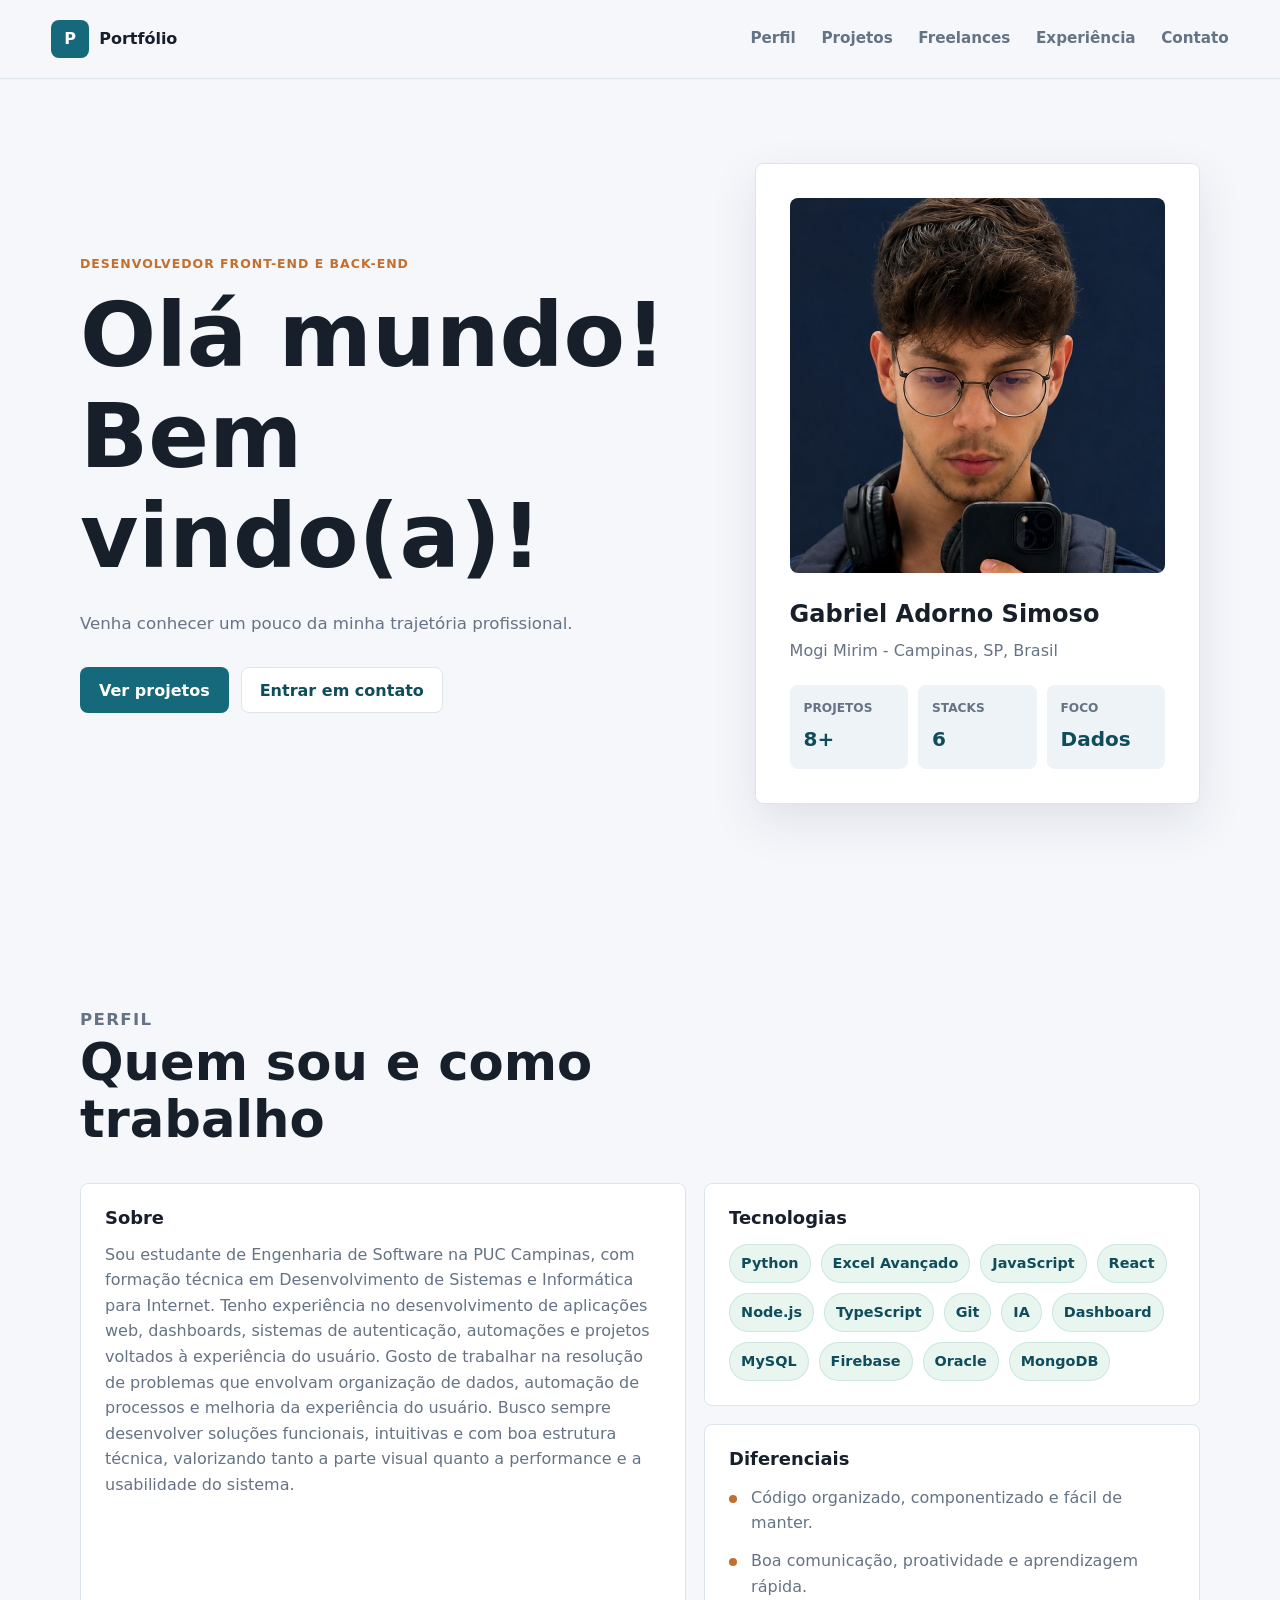
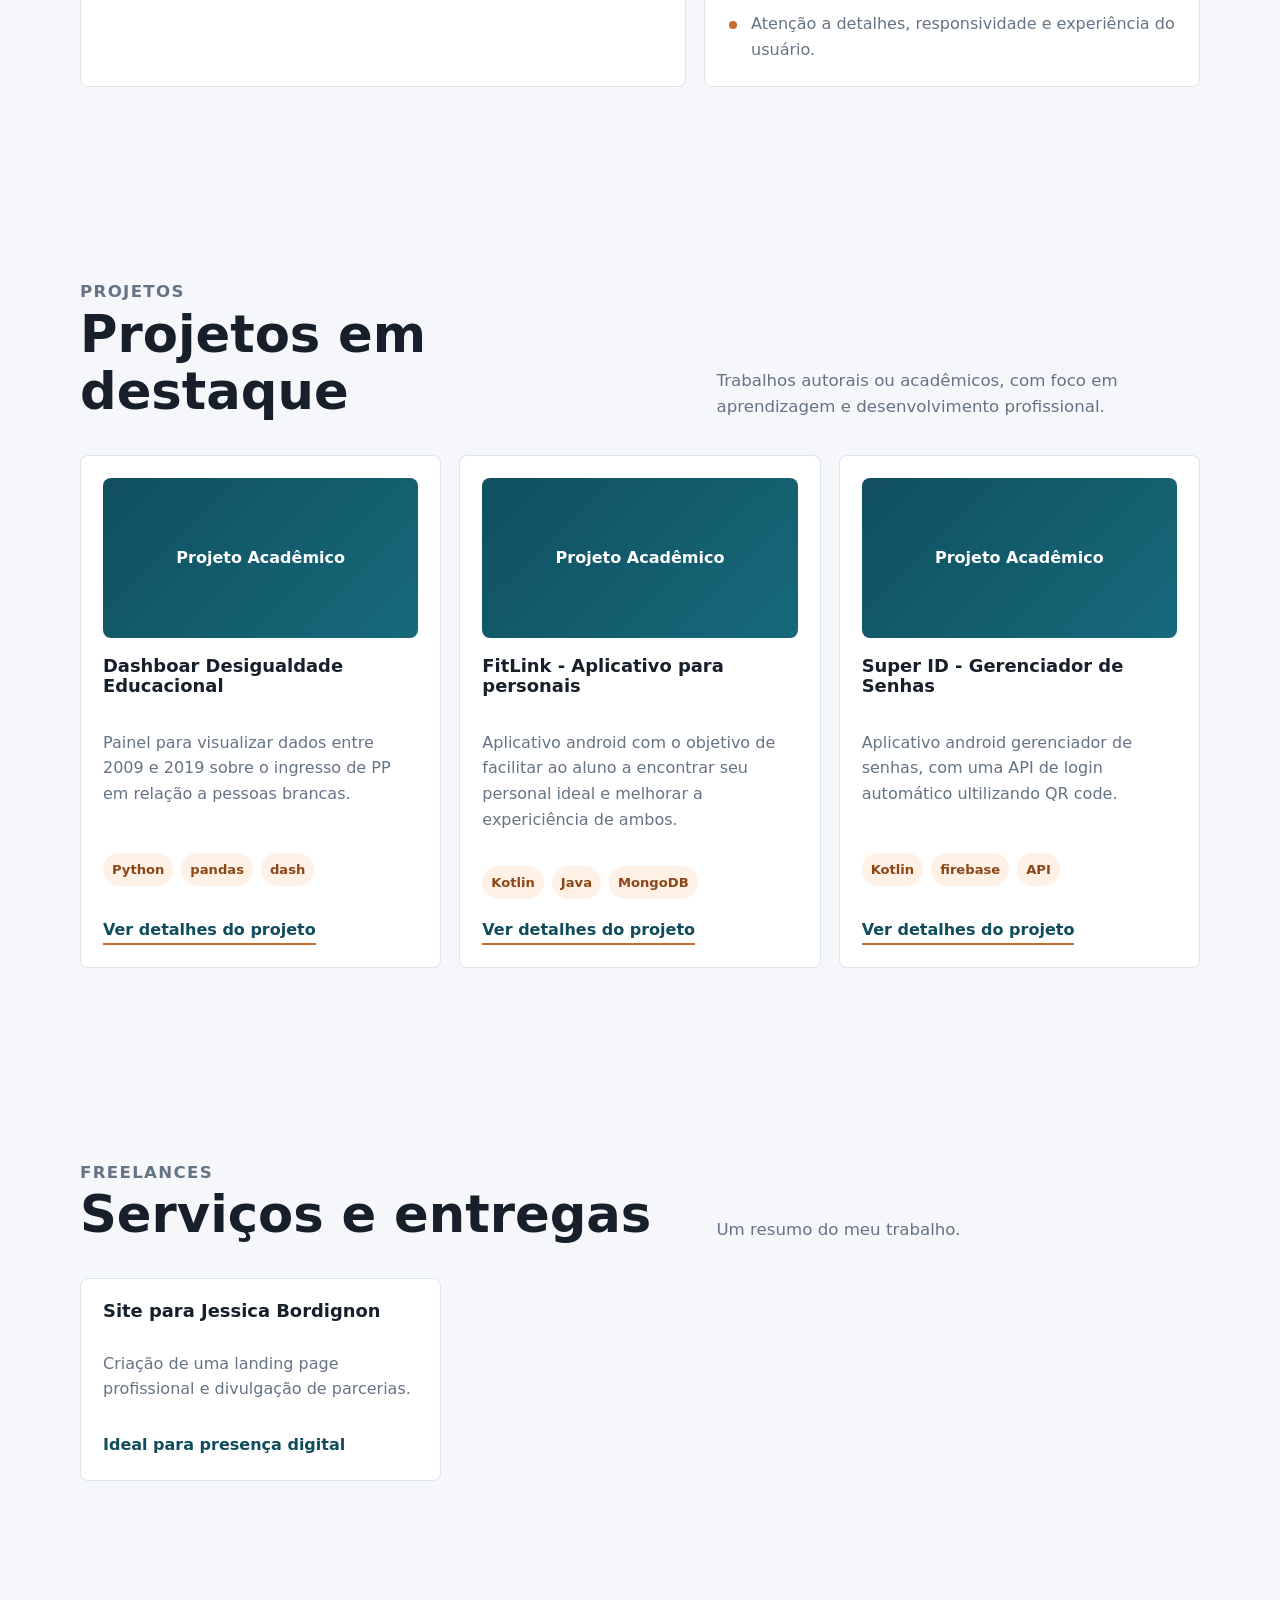
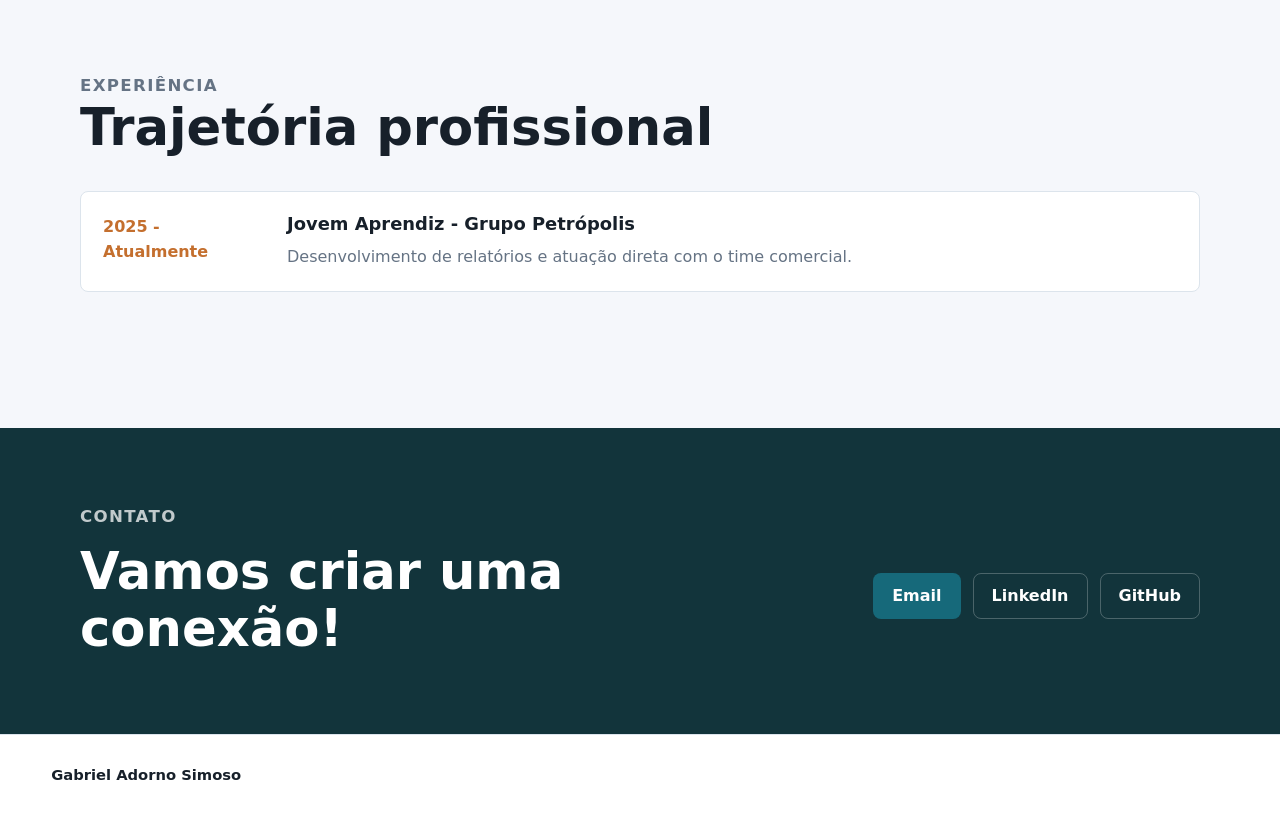
==== index.html @ aca45c9f "portifólio atualizado" ====
<!doctype html>
<html lang="pt-BR">
  <head>
    <meta charset="UTF-8" />
    <meta name="viewport" content="width=device-width, initial-scale=1.0" />
    <title>Portfólio | Desenvolvedor</title>
    <link rel="stylesheet" href="assets/css/styles.css" />
  </head>
  <body>
    <header class="site-header">
      <a class="brand" href="#inicio" aria-label="Ir para o início">
        <span class="brand-mark">P</span>
        <span class="brand-text">Portfólio</span>
      </a>

      <nav class="main-nav" aria-label="Navegação principal">
        <a href="#perfil">Perfil</a>
        <a href="#projetos">Projetos</a>
        <a href="#freelances">Freelances</a>
        <a href="#experiencia">Experiência</a>
        <a href="#contato">Contato</a>
      </nav>
    </header>

    <main id="inicio">
      <section class="hero section-shell" aria-labelledby="hero-title">
        <div class="hero-content">
          <p class="eyebrow" id="profile-role">Desenvolvedor</p>
          <h1 id="hero-title">Portfólio profissional para seus projetos.</h1>
          <p class="hero-copy" id="profile-summary">
            Uma apresentação objetiva dos trabalhos, habilidades e resultados
            que você quer mostrar.
          </p>

          <div class="hero-actions">
            <a class="button button-primary" href="#projetos">Ver projetos</a>
            <a class="button button-secondary" href="#contato">Entrar em contato</a>
          </div>
        </div>

        <aside class="profile-panel" aria-label="Resumo do perfil">
          <img
            class="profile-photo"
            id="profile-photo"
            src="assets/img/profile-placeholder.svg"
            alt="Foto profissional do perfil"
          />
          <div>
            <p class="profile-name" id="profile-name"></p>
            <p class="profile-location" id="profile-location"></p>
          </div>
          <dl class="profile-stats" id="profile-stats"></dl>
        </aside>
      </section>

      <section class="section-shell profile-section" id="perfil" aria-labelledby="perfil-title">
        <div class="section-heading">
          <p class="eyebrow">Perfil</p>
          <h2 id="perfil-title">Quem sou e como trabalho</h2>
        </div>

        <div class="profile-grid">
          <article class="content-block">
            <h3>Sobre</h3>
            <p id="about-text"></p>
          </article>

          <article class="content-block">
            <h3>Tecnologias</h3>
            <div class="tag-list" id="tech-list"></div>
          </article>

          <article class="content-block">
            <h3>Diferenciais</h3>
            <ul class="check-list" id="strengths-list"></ul>
          </article>
        </div>
      </section>

      <section class="section-shell" id="projetos" aria-labelledby="projetos-title">
        <div class="section-heading split-heading">
          <div>
            <p class="eyebrow">Projetos</p>
            <h2 id="projetos-title">Projetos em destaque</h2>
          </div>
          <p>
            Trabalhos autorais ou acadêmicos, com foco em aprendizagem e desenvolvimento profissional.
          </p>
        </div>

        <div class="card-grid" id="projects-grid"></div>
      </section>

      <section class="section-shell" id="freelances" aria-labelledby="freelances-title">
        <div class="section-heading split-heading">
          <div>
            <p class="eyebrow">Freelances</p>
            <h2 id="freelances-title">Serviços e entregas</h2>
          </div>
          <p>
            Um resumo do meu trabalho.
          </p>
        </div>

        <div class="service-grid" id="freelance-grid"></div>
      </section>

      <section class="section-shell experience-section" id="experiencia" aria-labelledby="experiencia-title">
        <div class="section-heading">
          <p class="eyebrow">Experiência</p>
          <h2 id="experiencia-title">Trajetória profissional</h2>
        </div>

        <div class="timeline" id="timeline-list"></div>
      </section>

      <section class="contact-band" id="contato" aria-labelledby="contato-title">
        <div class="section-shell contact-content">
          <div>
            <p class="eyebrow">Contato</p>
            <h2 id="contato-title">Vamos criar uma conexão!</h2>
          </div>
          <div class="contact-actions" id="contact-links"></div>
        </div>
      </section>
    </main>

    <footer class="site-footer">
      <span id="footer-name">Portfólio</span>
    </footer>

    <script src="assets/js/data.js"></script>
    <script src="assets/js/main.js"></script>
  </body>
</html>
---- assets/css/styles.css ----
:root {
  --bg: #f5f7fb;
  --surface: #ffffff;
  --surface-muted: #eef3f8;
  --text: #17202a;
  --muted: #657384;
  --line: #dce4ec;
  --primary: #16697a;
  --primary-dark: #0f4c5c;
  --accent: #c46f2e;
  --accent-soft: #fff1e6;
  --success-soft: #e8f6ef;
  --radius: 8px;
  --shadow: 0 18px 48px rgba(25, 42, 62, 0.1);
  --max-width: 1120px;
  --header-height: 76px;
}

* {
  box-sizing: border-box;
}

html {
  scroll-behavior: smooth;
}

body {
  margin: 0;
  background: var(--bg);
  color: var(--text);
  font-family:
    Inter, ui-sans-serif, system-ui, -apple-system, BlinkMacSystemFont, "Segoe UI",
    sans-serif;
  line-height: 1.6;
}

a {
  color: inherit;
  text-decoration: none;
}

img {
  display: block;
  max-width: 100%;
}

.site-header {
  position: sticky;
  top: 0;
  z-index: 10;
  min-height: var(--header-height);
  display: flex;
  align-items: center;
  justify-content: space-between;
  gap: 24px;
  padding: 18px clamp(20px, 4vw, 56px);
  background: rgba(245, 247, 251, 0.92);
  border-bottom: 1px solid rgba(220, 228, 236, 0.86);
  backdrop-filter: blur(18px);
}

.brand {
  display: inline-flex;
  align-items: center;
  gap: 10px;
  font-weight: 800;
  letter-spacing: 0;
}

.brand-mark {
  width: 38px;
  height: 38px;
  display: inline-grid;
  place-items: center;
  color: #ffffff;
  background: var(--primary);
  border-radius: var(--radius);
}

.brand-text {
  font-size: 1rem;
}

.main-nav {
  display: flex;
  align-items: center;
  justify-content: flex-end;
  gap: clamp(12px, 2vw, 28px);
  color: var(--muted);
  font-size: 0.95rem;
  font-weight: 650;
}

.main-nav a {
  padding: 8px 0;
  border-bottom: 2px solid transparent;
}

.main-nav a:hover,
.main-nav a:focus-visible {
  color: var(--primary-dark);
  border-color: var(--accent);
  outline: none;
}

.section-shell {
  width: min(100% - 40px, var(--max-width));
  margin: 0 auto;
}

.hero {
  min-height: calc(100vh - var(--header-height));
  display: grid;
  grid-template-columns: minmax(0, 1.15fr) minmax(320px, 0.85fr);
  align-items: center;
  gap: clamp(32px, 6vw, 72px);
  padding: 56px 0 72px;
}

.hero-content {
  max-width: 720px;
}

.eyebrow {
  margin: 0 0 12px;
  color: var(--accent);
  font-size: 0.78rem;
  font-weight: 800;
  letter-spacing: 0.08em;
  text-transform: uppercase;
}

h1,
h2,
h3,
p {
  overflow-wrap: anywhere;
}

h1,
h2,
h3 {
  margin: 0;
  line-height: 1.12;
  letter-spacing: 0;
}

h1 {
  max-width: 12ch;
  font-size: clamp(2.6rem, 7vw, 5.9rem);
}

h2 {
  font-size: clamp(2rem, 4vw, 3.25rem);
}

h3 {
  font-size: 1.12rem;
}

.hero-copy,
.section-heading p,
.contact-content p {
  color: var(--muted);
  font-size: 1.04rem;
}

.hero-copy {
  max-width: 620px;
  margin: 24px 0 0;
}

.hero-actions,
.contact-actions {
  display: flex;
  flex-wrap: wrap;
  gap: 12px;
  margin-top: 30px;
}

.button {
  min-height: 46px;
  display: inline-flex;
  align-items: center;
  justify-content: center;
  padding: 12px 18px;
  border: 1px solid transparent;
  border-radius: var(--radius);
  font-weight: 800;
  line-height: 1.2;
  transition:
    transform 180ms ease,
    border-color 180ms ease,
    background 180ms ease;
}

.button:hover,
.button:focus-visible {
  transform: translateY(-1px);
  outline: none;
}

.button-primary {
  color: #ffffff;
  background: var(--primary);
}

.button-primary:hover,
.button-primary:focus-visible {
  background: var(--primary-dark);
}

.button-secondary {
  color: var(--primary-dark);
  background: var(--surface);
  border-color: var(--line);
}

.button-secondary:hover,
.button-secondary:focus-visible {
  border-color: var(--primary);
}

.text-link {
  width: fit-content;
  margin-top: auto;
  color: var(--primary-dark);
  font-weight: 850;
  border-bottom: 2px solid var(--accent);
}

.text-link:hover,
.text-link:focus-visible {
  color: var(--accent);
  outline: none;
}

.profile-panel {
  display: grid;
  gap: 22px;
  padding: clamp(22px, 4vw, 34px);
  background: var(--surface);
  border: 1px solid var(--line);
  border-radius: var(--radius);
  box-shadow: var(--shadow);
}

.profile-photo {
  width: 100%;
  aspect-ratio: 1 / 1;
  object-fit: cover;
  border-radius: var(--radius);
  background: var(--surface-muted);
}

.profile-name {
  margin: 0;
  font-size: 1.5rem;
  font-weight: 850;
}

.profile-location {
  margin: 4px 0 0;
  color: var(--muted);
}

.profile-stats {
  display: grid;
  grid-template-columns: repeat(3, 1fr);
  gap: 10px;
  margin: 0;
}

.profile-stats div {
  padding: 14px;
  background: var(--surface-muted);
  border-radius: var(--radius);
}

.profile-stats dt {
  color: var(--muted);
  font-size: 0.76rem;
  font-weight: 750;
  text-transform: uppercase;
}

.profile-stats dd {
  margin: 4px 0 0;
  color: var(--primary-dark);
  font-size: 1.25rem;
  font-weight: 850;
}

.profile-section,
.experience-section,
#projetos,
#freelances {
  padding: 88px 0;
}

.section-heading {
  max-width: 760px;
  margin-bottom: 34px;
}

.section-heading p {
  margin: 16px 0 0;
}

.split-heading {
  max-width: none;
  display: grid;
  grid-template-columns: minmax(0, 0.9fr) minmax(260px, 0.72fr);
  align-items: end;
  gap: 32px;
}

.profile-grid {
  display: grid;
  grid-template-columns: minmax(0, 1.1fr) minmax(260px, 0.9fr);
  gap: 18px;
}

.content-block {
  padding: 24px;
  background: var(--surface);
  border: 1px solid var(--line);
  border-radius: var(--radius);
}

.content-block:first-child {
  grid-row: span 2;
}

.content-block p {
  margin: 14px 0 0;
  color: var(--muted);
}

.tag-list {
  display: flex;
  flex-wrap: wrap;
  gap: 10px;
  margin-top: 16px;
}

.tag {
  display: inline-flex;
  align-items: center;
  min-height: 34px;
  padding: 7px 11px;
  color: var(--primary-dark);
  background: var(--success-soft);
  border: 1px solid rgba(22, 105, 122, 0.12);
  border-radius: 999px;
  font-size: 0.9rem;
  font-weight: 750;
}

.check-list {
  display: grid;
  gap: 12px;
  margin: 16px 0 0;
  padding: 0;
  list-style: none;
}

.check-list li {
  position: relative;
  padding-left: 22px;
  color: var(--muted);
}

.check-list li::before {
  content: "";
  position: absolute;
  left: 0;
  top: 0.63em;
  width: 8px;
  height: 8px;
  background: var(--accent);
  border-radius: 50%;
}

.card-grid,
.service-grid {
  display: grid;
  grid-template-columns: repeat(3, minmax(0, 1fr));
  gap: 18px;
}

.project-card,
.service-card {
  min-height: 100%;
  display: flex;
  flex-direction: column;
  padding: 22px;
  background: var(--surface);
  border: 1px solid var(--line);
  border-radius: var(--radius);
}

.project-card {
  gap: 18px;
}

.project-card-link {
  color: inherit;
  transition:
    transform 180ms ease,
    border-color 180ms ease,
    box-shadow 180ms ease;
}

.project-card-link:hover,
.project-card-link:focus-visible {
  transform: translateY(-2px);
  border-color: rgba(22, 105, 122, 0.36);
  box-shadow: var(--shadow);
  outline: none;
}

.project-image {
  min-height: 160px;
  display: grid;
  place-items: center;
  padding: 22px;
  color: #ffffff;
  background:
    linear-gradient(135deg, rgba(15, 76, 92, 0.88), rgba(22, 105, 122, 0.82)),
    var(--primary);
  border-radius: var(--radius);
  font-weight: 850;
  text-align: center;
}

.project-card p,
.service-card p,
.timeline-card p {
  color: var(--muted);
}

.project-meta,
.service-meta {
  display: flex;
  flex-wrap: wrap;
  gap: 8px;
  margin-top: auto;
}

.meta-pill {
  padding: 6px 9px;
  background: var(--accent-soft);
  color: #8b4717;
  border-radius: 999px;
  font-size: 0.82rem;
  font-weight: 750;
}

.service-card {
  gap: 14px;
}

.service-card-link {
  color: inherit;
  transition:
    transform 180ms ease,
    border-color 180ms ease,
    box-shadow 180ms ease;
}

.service-card-link:hover,
.service-card-link:focus-visible {
  transform: translateY(-2px);
  border-color: rgba(22, 105, 122, 0.36);
  box-shadow: var(--shadow);
  outline: none;
}

.service-price {
  color: var(--primary-dark);
  font-weight: 850;
}

.timeline {
  display: grid;
  gap: 16px;
}

.timeline-card {
  display: grid;
  grid-template-columns: 160px minmax(0, 1fr);
  gap: 24px;
  padding: 22px;
  background: var(--surface);
  border: 1px solid var(--line);
  border-radius: var(--radius);
}

.timeline-period {
  color: var(--accent);
  font-weight: 850;
}

.timeline-card p {
  margin: 10px 0 0;
}

.contact-band {
  margin-top: 48px;
  padding: 76px 0;
  color: #ffffff;
  background: #12343b;
}

.contact-content {
  display: grid;
  grid-template-columns: minmax(0, 1fr) auto;
  align-items: center;
  gap: 32px;
}

.contact-content h2 {
  max-width: 760px;
}

.contact-content p {
  max-width: 660px;
  color: rgba(255, 255, 255, 0.74);
}

.contact-content .button-secondary {
  color: #ffffff;
  background: transparent;
  border-color: rgba(255, 255, 255, 0.24);
}

.contact-content .button-secondary:hover,
.contact-content .button-secondary:focus-visible {
  border-color: #ffffff;
}

.site-footer {
  display: flex;
  justify-content: space-between;
  gap: 18px;
  padding: 28px clamp(20px, 4vw, 56px);
  color: var(--muted);
  background: #ffffff;
  border-top: 1px solid var(--line);
  font-size: 0.92rem;
}

.site-footer span:first-child {
  color: var(--text);
  font-weight: 850;
}

.project-page {
  min-height: calc(100vh - var(--header-height));
}

.project-detail {
  padding: 54px 0 88px;
}

.back-link {
  display: inline-flex;
  margin-bottom: 34px;
  color: var(--primary-dark);
  font-weight: 850;
  border-bottom: 2px solid var(--accent);
}

.back-link:hover,
.back-link:focus-visible {
  color: var(--accent);
  outline: none;
}

.project-detail-heading {
  max-width: 820px;
  margin-bottom: 36px;
}

.project-detail-heading h1 {
  max-width: 14ch;
}

.project-gallery {
  display: grid;
  grid-template-columns: 1.25fr 1fr;
  gap: 18px;
  margin-bottom: 36px;
}

.gallery-item {
  min-width: 0;
  margin: 0;
  overflow: hidden;
  background: var(--surface);
  border: 1px solid var(--line);
  border-radius: var(--radius);
}

.gallery-item:first-child {
  grid-row: span 2;
}

.gallery-item img {
  width: 100%;
  height: 100%;
  min-height: 230px;
  object-fit: cover;
}

.gallery-item figcaption {
  padding: 12px 14px;
  color: var(--muted);
  font-size: 0.88rem;
  font-weight: 750;
}

.project-detail-grid {
  display: grid;
  grid-template-columns: minmax(0, 1fr) minmax(280px, 0.38fr);
  gap: 18px;
  align-items: start;
}

.project-story h2,
.project-detail-grid .content-block h2 {
  font-size: clamp(1.45rem, 3vw, 2.05rem);
}

.project-story p {
  color: var(--muted);
}

.project-links {
  display: grid;
  gap: 10px;
  margin-top: 24px;
}

@media (max-width: 920px) {
  .site-header {
    align-items: flex-start;
    flex-direction: column;
  }

  .main-nav {
    width: 100%;
    justify-content: flex-start;
    overflow-x: auto;
    padding-bottom: 4px;
  }

  .hero,
  .split-heading,
  .profile-grid,
  .contact-content,
  .project-gallery,
  .project-detail-grid {
    grid-template-columns: 1fr;
  }

  .hero {
    min-height: auto;
  }

  .profile-panel {
    max-width: 520px;
  }

  .card-grid,
  .service-grid {
    grid-template-columns: repeat(2, minmax(0, 1fr));
  }
}

@media (max-width: 640px) {
  .section-shell {
    width: min(100% - 28px, var(--max-width));
  }

  .hero {
    padding-top: 40px;
  }

  h1 {
    font-size: clamp(2.45rem, 14vw, 3.65rem);
  }

  .profile-stats,
  .card-grid,
  .service-grid,
  .timeline-card,
  .gallery-item:first-child {
    grid-template-columns: 1fr;
  }

  .gallery-item:first-child {
    grid-row: auto;
  }

  .content-block:first-child {
    grid-row: auto;
  }

  .profile-section,
  .experience-section,
  #projetos,
  #freelances {
    padding: 64px 0;
  }

  .site-footer {
    flex-direction: column;
  }
}
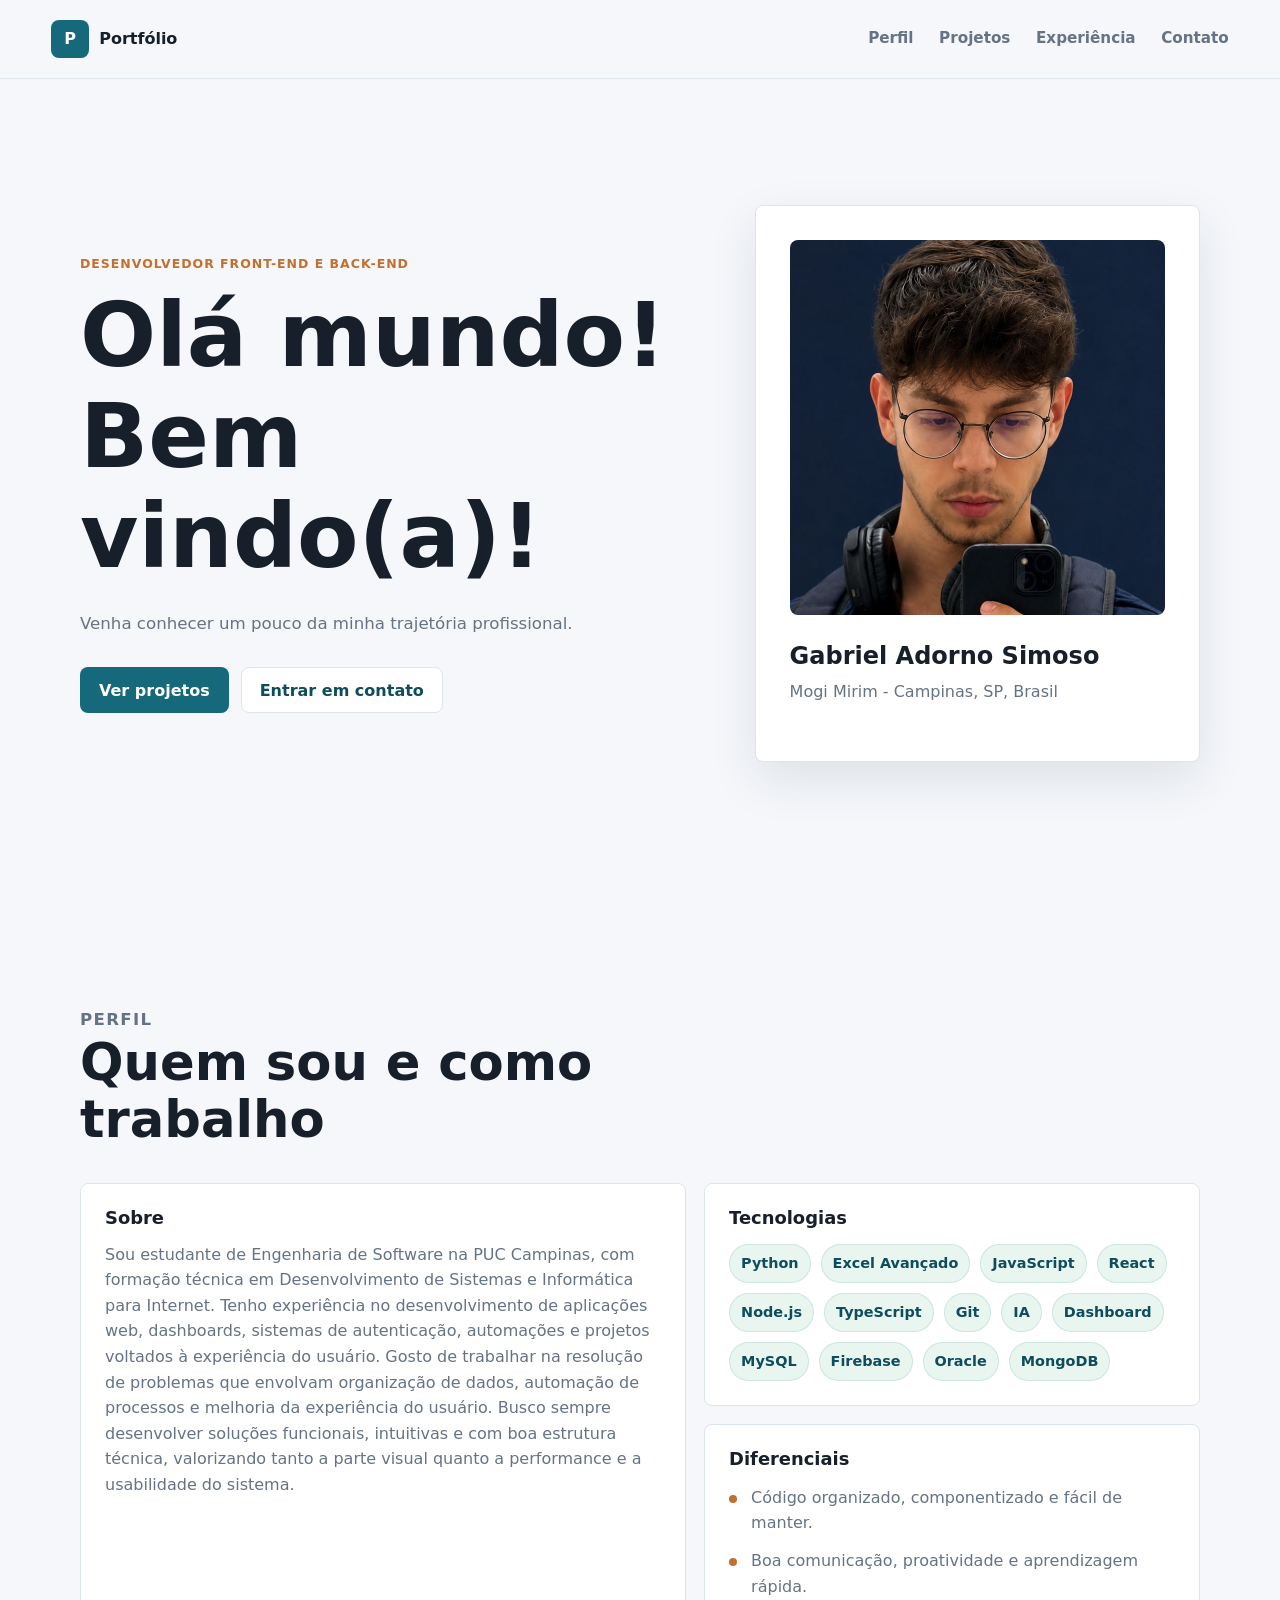
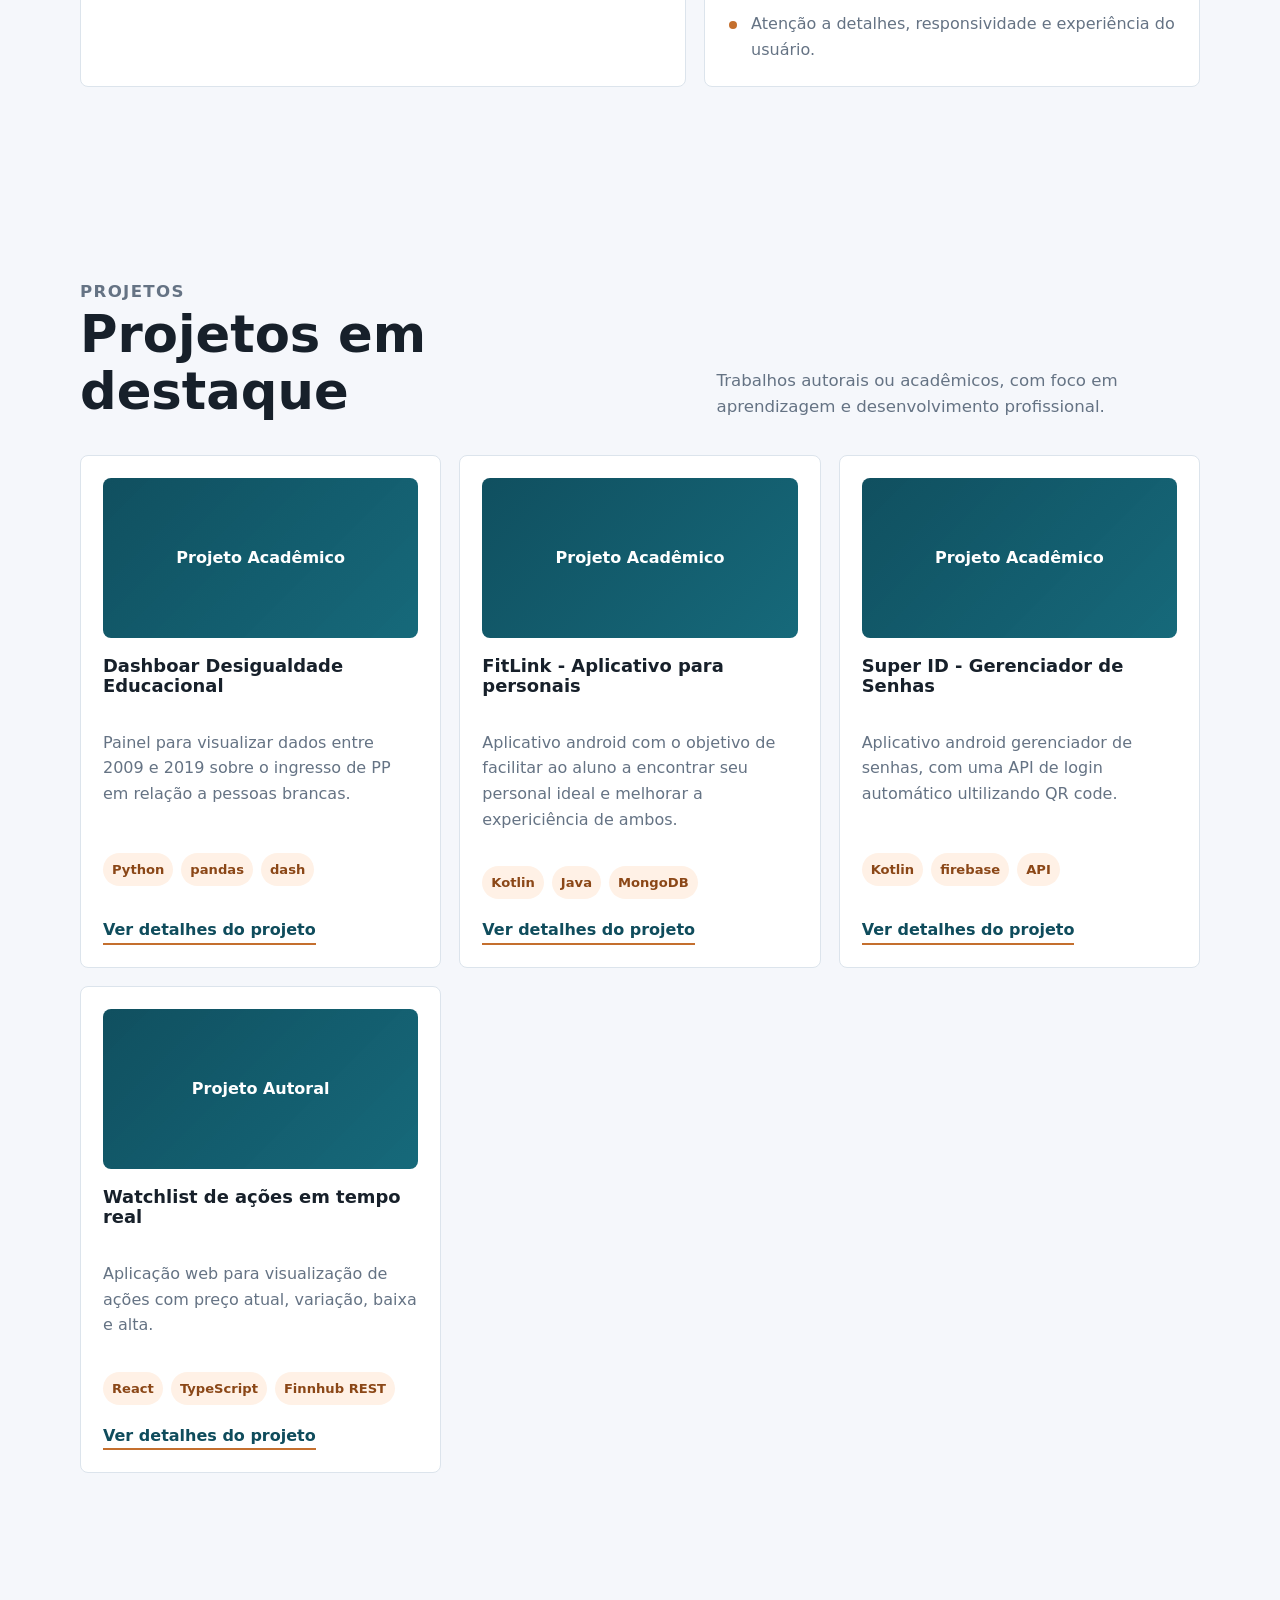
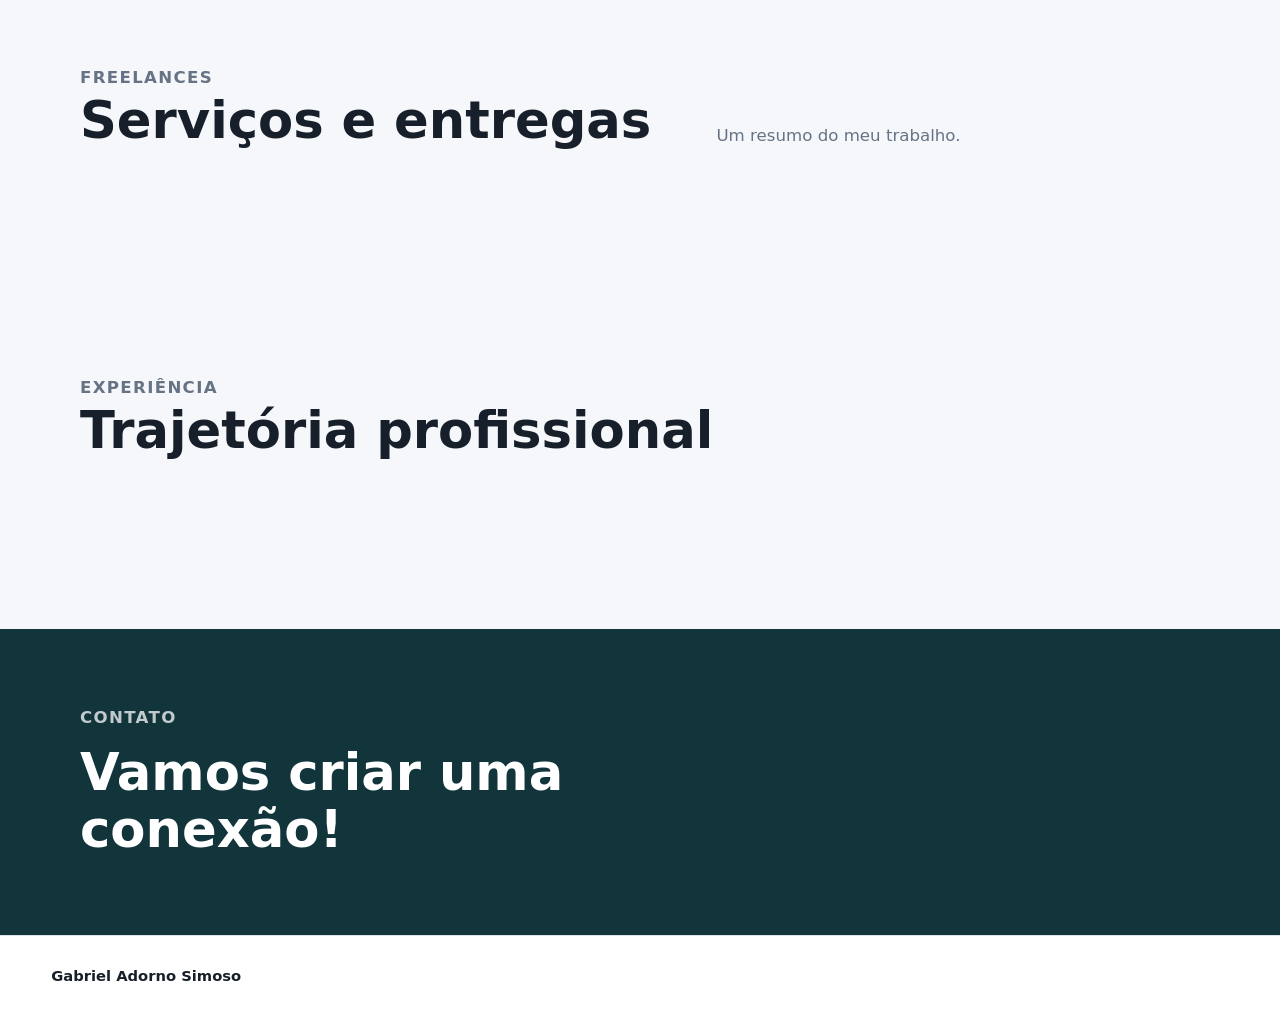
==== commit aa7b20e0: "fix: remoção dos freelances" ====
--- a/index.html
+++ b/index.html
@@ -16,7 +16,6 @@
       <nav class="main-nav" aria-label="Navegação principal">
         <a href="#perfil">Perfil</a>
         <a href="#projetos">Projetos</a>
-        <a href="#freelances">Freelances</a>
         <a href="#experiencia">Experiência</a>
         <a href="#contato">Contato</a>
       </nav>
--- a/assets/css/styles.css
+++ b/assets/css/styles.css
@@ -588,37 +588,129 @@
 }
 
 .project-gallery {
-  display: grid;
-  grid-template-columns: 1.25fr 1fr;
-  gap: 18px;
   margin-bottom: 36px;
 }
 
-.gallery-item {
-  min-width: 0;
-  margin: 0;
-  overflow: hidden;
+.project-carousel {
   background: var(--surface);
   border: 1px solid var(--line);
   border-radius: var(--radius);
-}
-
-.gallery-item:first-child {
-  grid-row: span 2;
-}
-
-.gallery-item img {
+  overflow: hidden;
+}
+
+.carousel-stage {
+  position: relative;
   width: 100%;
-  height: 100%;
-  min-height: 230px;
-  object-fit: cover;
-}
-
-.gallery-item figcaption {
-  padding: 12px 14px;
+  min-height: clamp(360px, 62vh, 680px);
+  overflow: hidden;
+  background: var(--surface-muted);
+}
+
+.carousel-track {
+  min-height: clamp(360px, 62vh, 680px);
+  width: 100%;
+  display: flex;
+  transition: transform 280ms ease;
+}
+
+.carousel-slide {
+  flex: 0 0 100%;
+  width: 100%;
+  min-height: clamp(360px, 62vh, 680px);
+  display: grid;
+  place-items: center;
+  margin: 0;
+  padding: clamp(16px, 3vw, 28px);
+}
+
+.carousel-slide img {
+  width: 100%;
+  height: auto;
+  max-height: min(620px, 62vh);
+  object-fit: contain;
+}
+
+.carousel-slide.is-portrait img {
+  width: min(100%, 390px);
+}
+
+.carousel-controls {
+  position: absolute;
+  inset: 0;
+  display: flex;
+  align-items: center;
+  justify-content: space-between;
+  padding: 16px;
+  pointer-events: none;
+}
+
+.carousel-button {
+  width: 44px;
+  height: 44px;
+  display: grid;
+  place-items: center;
+  color: var(--primary-dark);
+  background: rgba(255, 255, 255, 0.9);
+  border: 1px solid var(--line);
+  border-radius: 999px;
+  cursor: pointer;
+  font-size: 1.5rem;
+  font-weight: 850;
+  line-height: 1;
+  pointer-events: auto;
+  transition:
+    transform 180ms ease,
+    border-color 180ms ease,
+    background 180ms ease;
+}
+
+.carousel-button:hover,
+.carousel-button:focus-visible {
+  transform: translateY(-1px);
+  background: #ffffff;
+  border-color: var(--primary);
+  outline: none;
+}
+
+.carousel-footer {
+  display: flex;
+  align-items: center;
+  justify-content: space-between;
+  gap: 18px;
+  padding: 14px 16px;
+}
+
+.carousel-caption {
+  margin: 0;
   color: var(--muted);
   font-size: 0.88rem;
   font-weight: 750;
+}
+
+.carousel-dots {
+  display: flex;
+  align-items: center;
+  gap: 8px;
+}
+
+.carousel-dot {
+  width: 10px;
+  height: 10px;
+  padding: 0;
+  background: var(--line);
+  border: 0;
+  border-radius: 999px;
+  cursor: pointer;
+}
+
+.carousel-dot.is-active {
+  width: 24px;
+  background: var(--accent);
+}
+
+.project-carousel:focus-visible {
+  outline: 3px solid rgba(22, 105, 122, 0.24);
+  outline-offset: 4px;
 }
 
 .project-detail-grid {
@@ -660,7 +752,6 @@
   .split-heading,
   .profile-grid,
   .contact-content,
-  .project-gallery,
   .project-detail-grid {
     grid-template-columns: 1fr;
   }
@@ -695,13 +786,28 @@
   .profile-stats,
   .card-grid,
   .service-grid,
-  .timeline-card,
-  .gallery-item:first-child {
+  .timeline-card {
     grid-template-columns: 1fr;
   }
 
-  .gallery-item:first-child {
-    grid-row: auto;
+  .carousel-stage,
+  .carousel-track,
+  .carousel-slide {
+    min-height: 430px;
+  }
+
+  .carousel-controls {
+    padding: 10px;
+  }
+
+  .carousel-button {
+    width: 38px;
+    height: 38px;
+  }
+
+  .carousel-footer {
+    align-items: flex-start;
+    flex-direction: column;
   }
 
   .content-block:first-child {
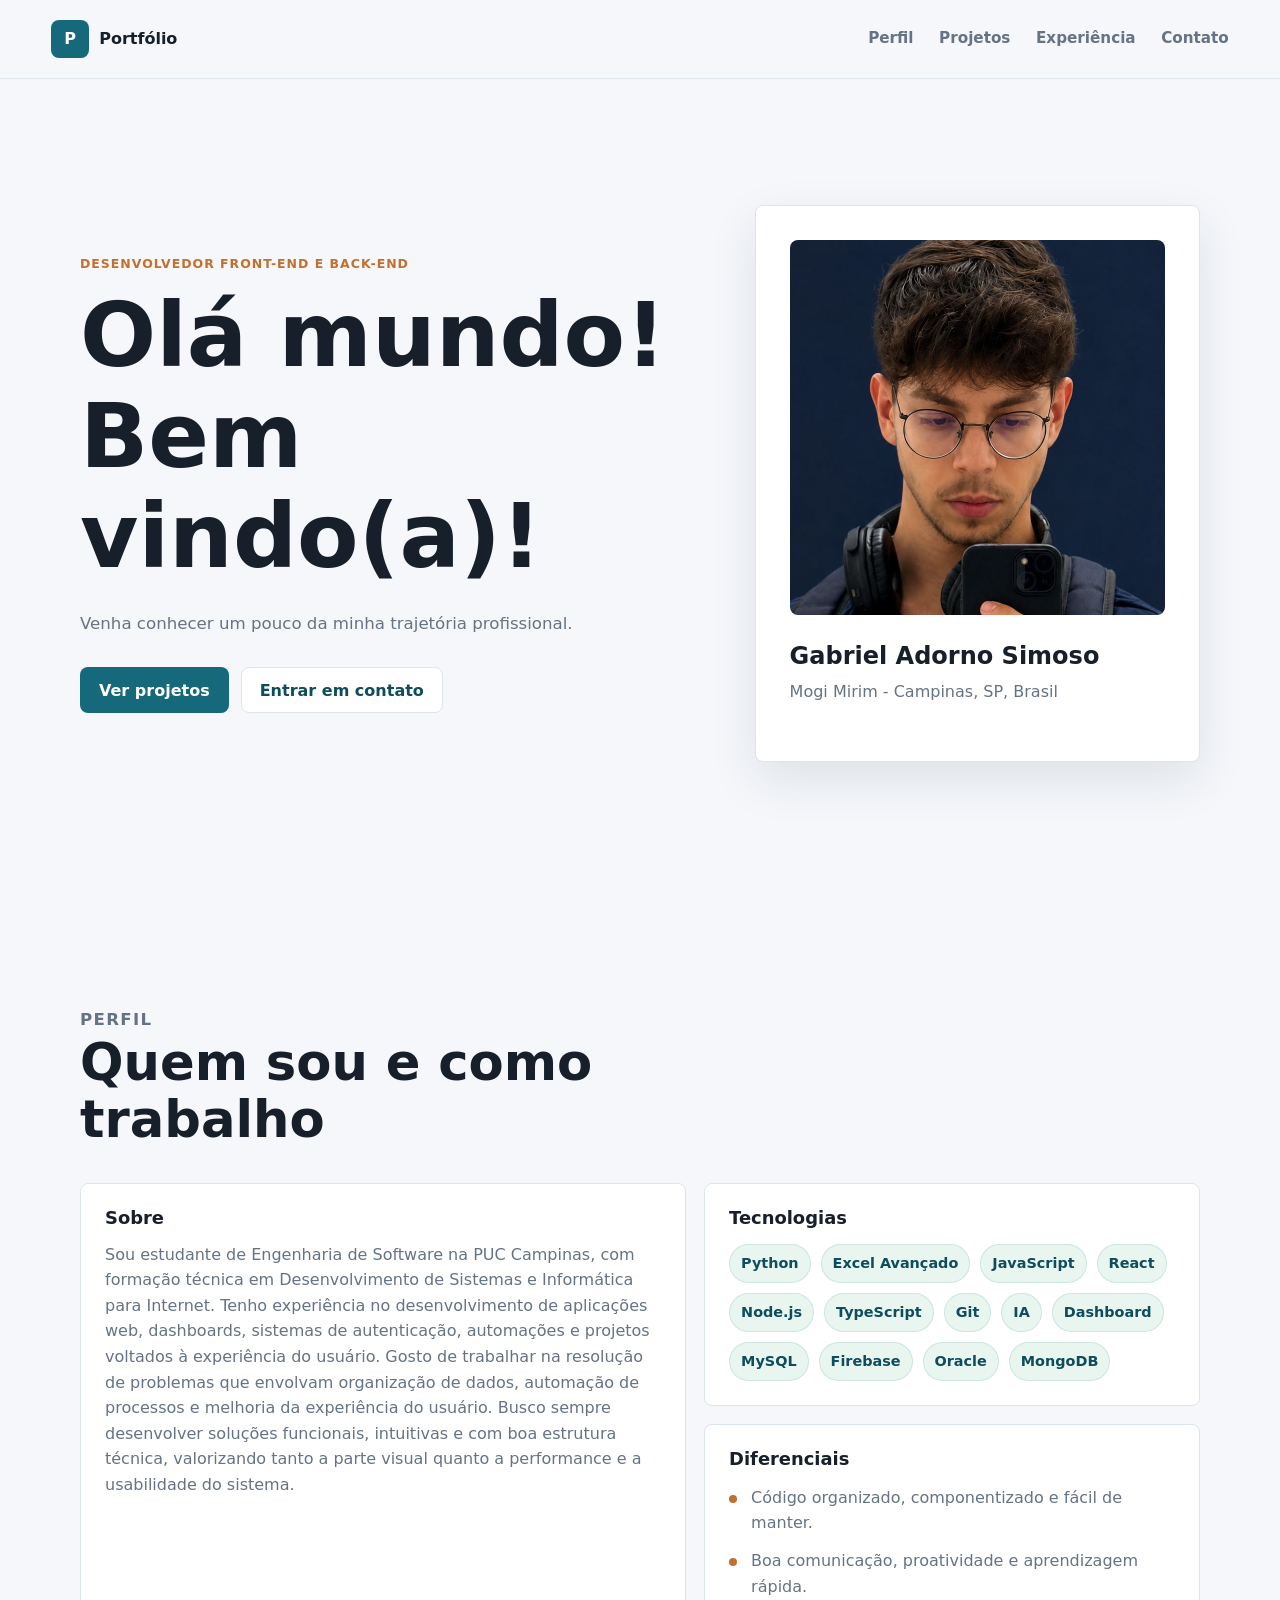
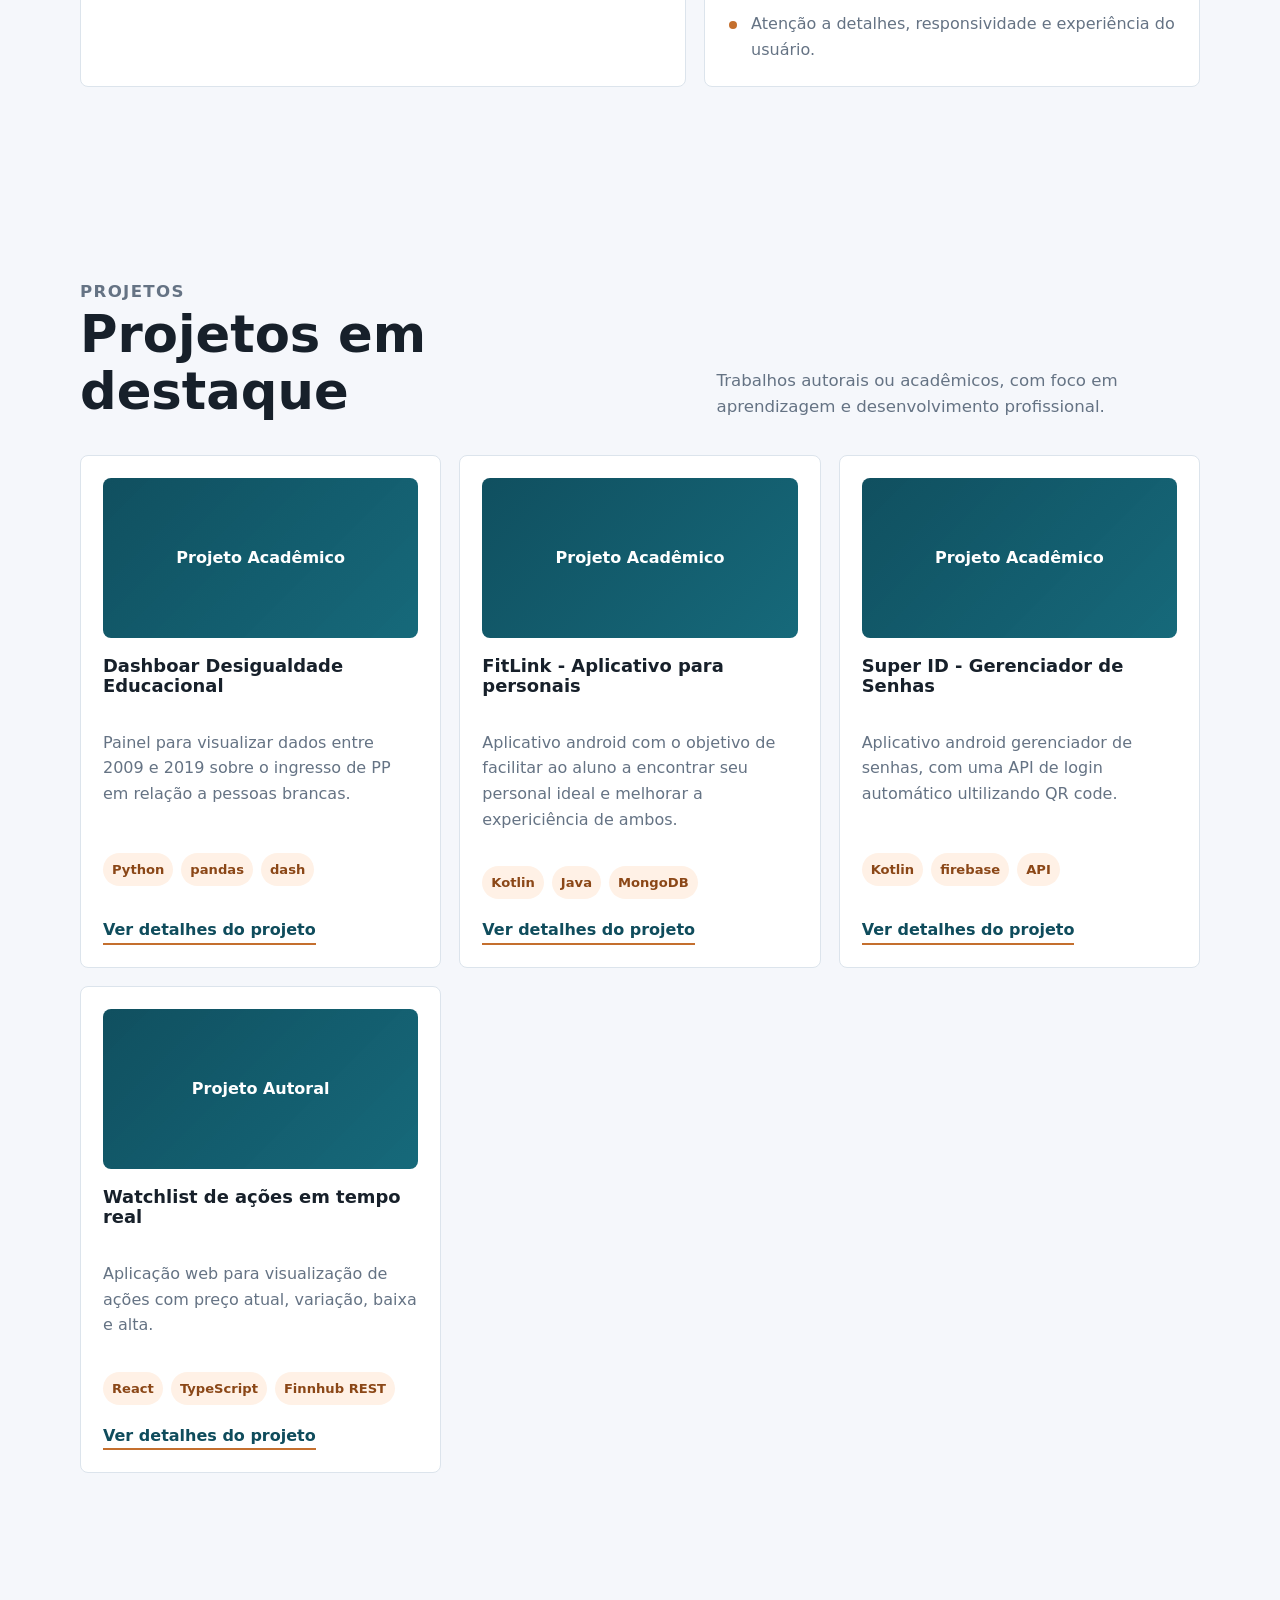
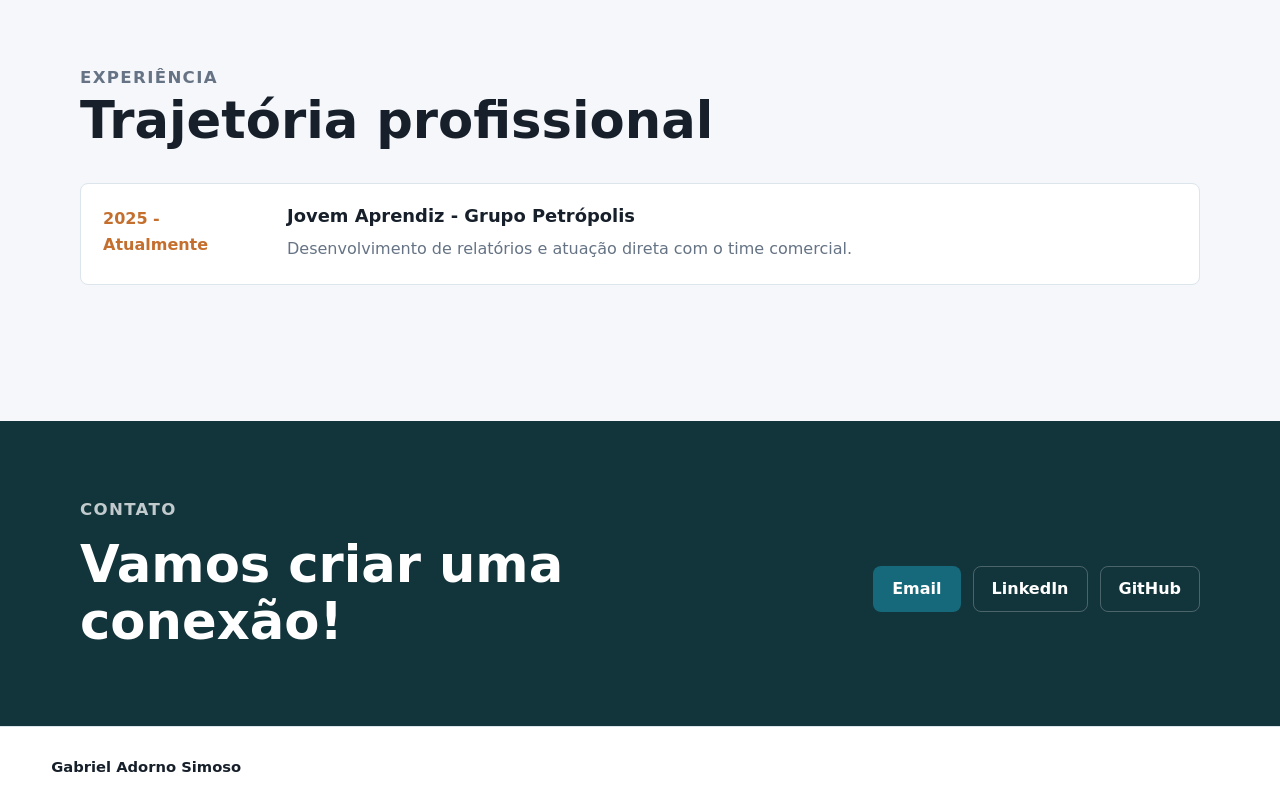
==== commit 4f9aaa2a: "fix: ajusta erros" ====
--- a/index.html
+++ b/index.html
@@ -90,20 +90,6 @@
         <div class="card-grid" id="projects-grid"></div>
       </section>
 
-      <section class="section-shell" id="freelances" aria-labelledby="freelances-title">
-        <div class="section-heading split-heading">
-          <div>
-            <p class="eyebrow">Freelances</p>
-            <h2 id="freelances-title">Serviços e entregas</h2>
-          </div>
-          <p>
-            Um resumo do meu trabalho.
-          </p>
-        </div>
-
-        <div class="service-grid" id="freelance-grid"></div>
-      </section>
-
       <section class="section-shell experience-section" id="experiencia" aria-labelledby="experiencia-title">
         <div class="section-heading">
           <p class="eyebrow">Experiência</p>
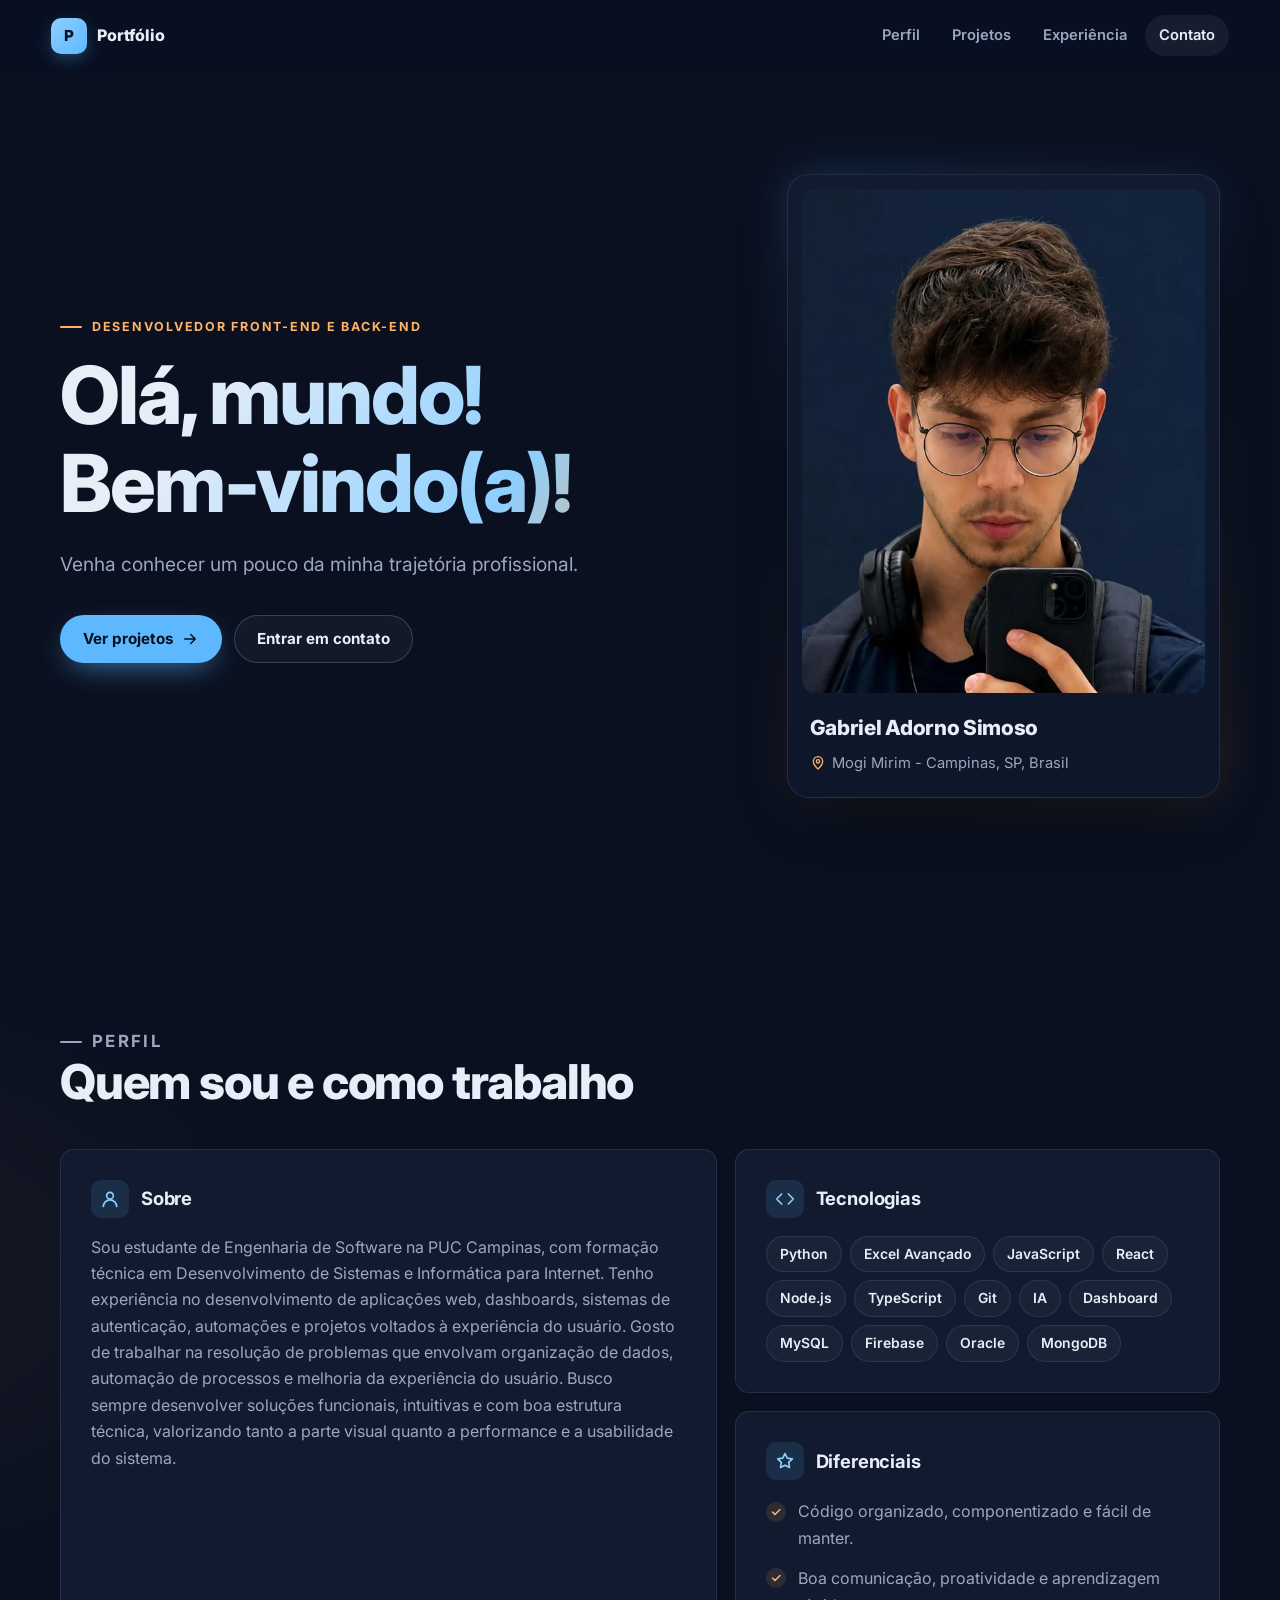
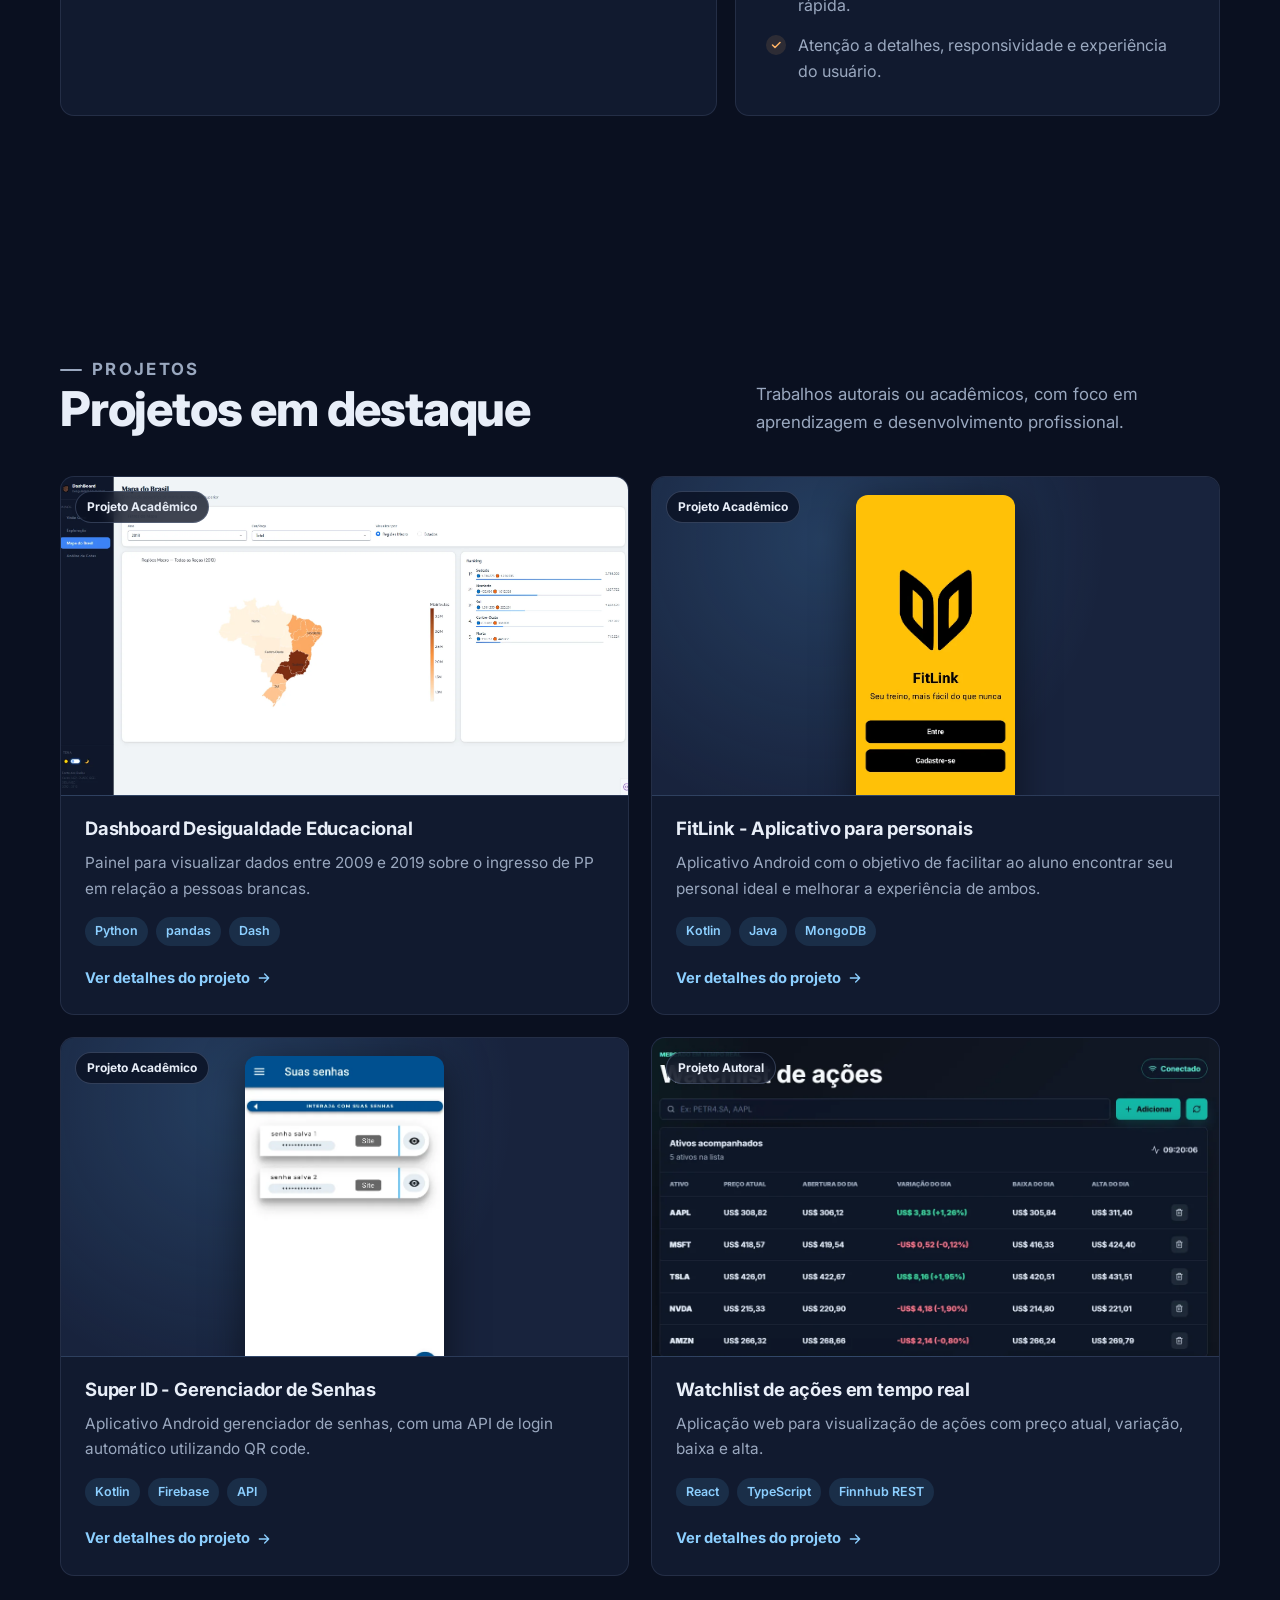
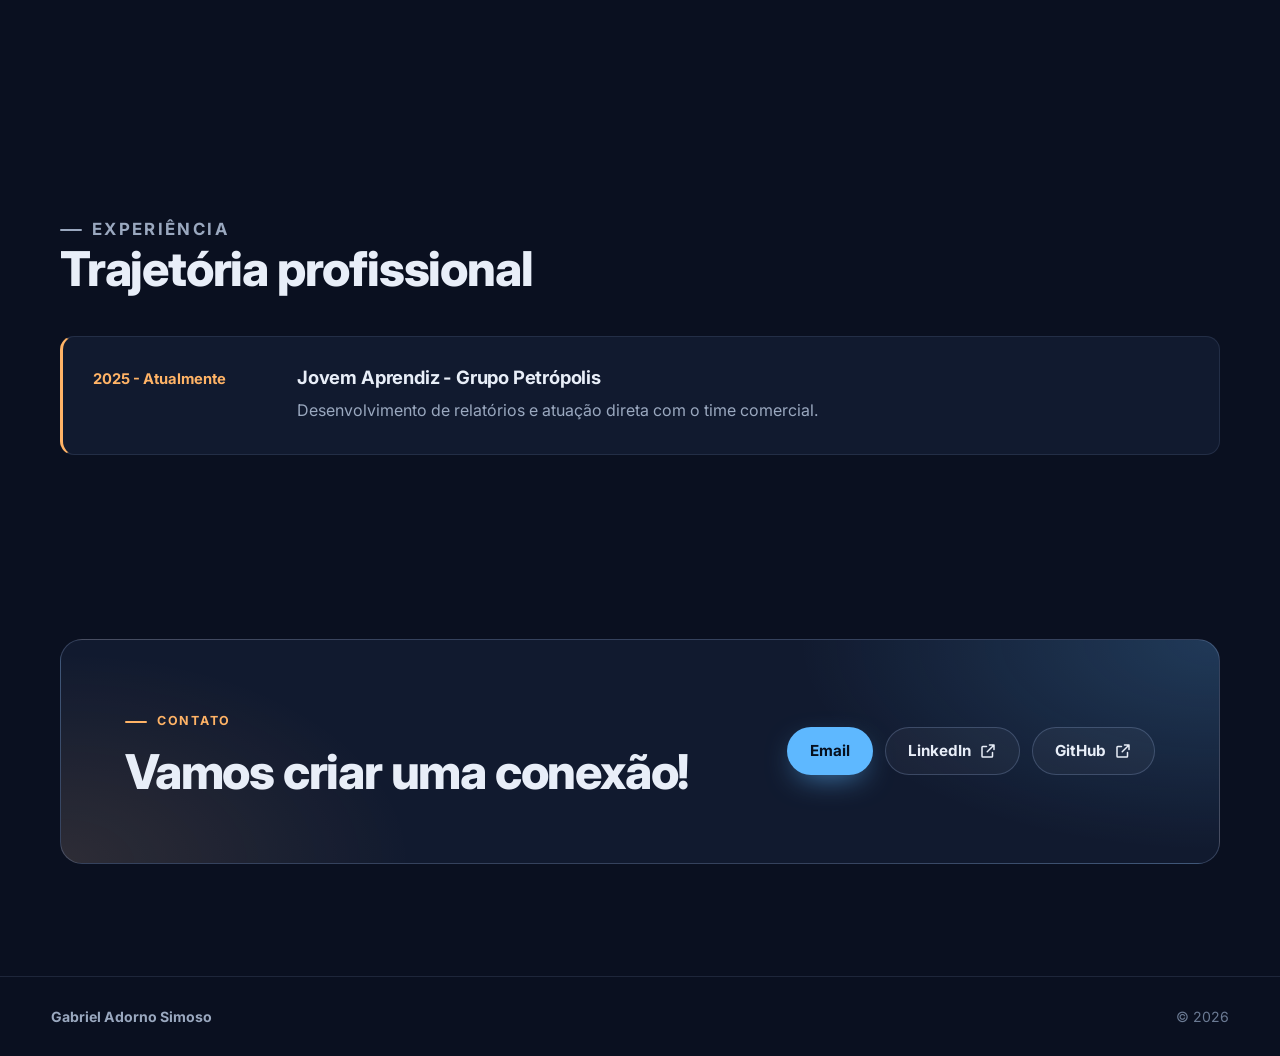
==== commit bc6c8103: "Fix: ajusta visualmente a pagina" ====
--- a/index.html
+++ b/index.html
@@ -3,13 +3,36 @@
   <head>
     <meta charset="UTF-8" />
     <meta name="viewport" content="width=device-width, initial-scale=1.0" />
-    <title>Portfólio | Desenvolvedor</title>
-    <link rel="stylesheet" href="assets/css/styles.css" />
+    <title>Portfólio | Gabriel Adorno Simoso</title>
+    <meta
+      name="description"
+      content="Portfólio de Gabriel Adorno Simoso, desenvolvedor Front-end e Back-end. Projetos, tecnologias e trajetória profissional."
+    />
+    <meta name="theme-color" content="#0a1020" />
+    <meta property="og:type" content="website" />
+    <meta property="og:title" content="Portfólio | Gabriel Adorno Simoso" />
+    <meta property="og:description" content="Desenvolvedor Front-end e Back-end. Conheça meus projetos e minha trajetória." />
+    <meta property="og:image" content="assets/img/image-perfil.webp" />
+    <link
+      rel="icon"
+      href="data:image/svg+xml,%3Csvg xmlns='http://www.w3.org/2000/svg' viewBox='0 0 32 32'%3E%3Crect width='32' height='32' rx='8' fill='%235eb8ff'/%3E%3Ctext x='16' y='22' font-family='Arial' font-weight='800' font-size='17' text-anchor='middle' fill='%2306101f'%3EP%3C/text%3E%3C/svg%3E"
+    />
+    <link rel="preconnect" href="https://fonts.googleapis.com" />
+    <link rel="preconnect" href="https://fonts.gstatic.com" crossorigin />
+    <link
+      rel="stylesheet"
+      href="https://fonts.googleapis.com/css2?family=Inter:wght@400;500;600;700;800&display=swap"
+    />
+    <link rel="preload" as="image" href="assets/img/image-perfil.webp" fetchpriority="high" />
+    <link rel="stylesheet" href="assets/css/styles.css?v=2" />
+    <script>document.documentElement.classList.add("js");</script>
   </head>
   <body>
+    <a class="skip-link" href="#inicio">Pular para o conteúdo</a>
+
     <header class="site-header">
       <a class="brand" href="#inicio" aria-label="Ir para o início">
-        <span class="brand-mark">P</span>
+        <span class="brand-mark" aria-hidden="true">P</span>
         <span class="brand-text">Portfólio</span>
       </a>
 
@@ -23,61 +46,77 @@
 
     <main id="inicio">
       <section class="hero section-shell" aria-labelledby="hero-title">
-        <div class="hero-content">
+        <div class="hero-content reveal">
           <p class="eyebrow" id="profile-role">Desenvolvedor</p>
-          <h1 id="hero-title">Portfólio profissional para seus projetos.</h1>
-          <p class="hero-copy" id="profile-summary">
-            Uma apresentação objetiva dos trabalhos, habilidades e resultados
-            que você quer mostrar.
-          </p>
+          <h1 id="hero-title" class="gradient-text">Portfólio profissional.</h1>
+          <p class="hero-copy" id="profile-summary"></p>
 
           <div class="hero-actions">
-            <a class="button button-primary" href="#projetos">Ver projetos</a>
+            <a class="button button-primary" href="#projetos">
+              Ver projetos
+              <svg viewBox="0 0 24 24" fill="none" stroke="currentColor" stroke-width="2" stroke-linecap="round" stroke-linejoin="round" aria-hidden="true"><path d="M5 12h14M13 6l6 6-6 6"/></svg>
+            </a>
             <a class="button button-secondary" href="#contato">Entrar em contato</a>
           </div>
         </div>
 
-        <aside class="profile-panel" aria-label="Resumo do perfil">
+        <aside class="profile-panel reveal" style="--delay: 120ms" aria-label="Resumo do perfil">
           <img
             class="profile-photo"
             id="profile-photo"
-            src="assets/img/profile-placeholder.svg"
-            alt="Foto profissional do perfil"
+            src="assets/img/image-perfil.webp"
+            width="640"
+            height="814"
+            fetchpriority="high"
+            decoding="async"
+            alt="Foto de Gabriel Adorno Simoso"
           />
-          <div>
+          <div class="profile-info">
             <p class="profile-name" id="profile-name"></p>
-            <p class="profile-location" id="profile-location"></p>
+            <p class="profile-location">
+              <svg viewBox="0 0 24 24" fill="none" stroke="currentColor" stroke-width="2" stroke-linecap="round" stroke-linejoin="round" aria-hidden="true"><path d="M12 21s-7-6.2-7-11.5a7 7 0 0 1 14 0C19 14.8 12 21 12 21z"/><circle cx="12" cy="9.5" r="2.5"/></svg>
+              <span id="profile-location"></span>
+            </p>
           </div>
           <dl class="profile-stats" id="profile-stats"></dl>
         </aside>
       </section>
 
-      <section class="section-shell profile-section" id="perfil" aria-labelledby="perfil-title">
-        <div class="section-heading">
+      <section class="section-shell section" id="perfil" aria-labelledby="perfil-title">
+        <div class="section-heading reveal">
           <p class="eyebrow">Perfil</p>
           <h2 id="perfil-title">Quem sou e como trabalho</h2>
         </div>
 
         <div class="profile-grid">
-          <article class="content-block">
-            <h3>Sobre</h3>
+          <article class="content-block reveal">
+            <h3>
+              <span class="block-icon" aria-hidden="true"><svg viewBox="0 0 24 24" fill="none" stroke="currentColor" stroke-width="2" stroke-linecap="round" stroke-linejoin="round"><circle cx="12" cy="8" r="4"/><path d="M4 21a8 8 0 0 1 16 0"/></svg></span>
+              Sobre
+            </h3>
             <p id="about-text"></p>
           </article>
 
-          <article class="content-block">
-            <h3>Tecnologias</h3>
+          <article class="content-block reveal" style="--delay: 80ms">
+            <h3>
+              <span class="block-icon" aria-hidden="true"><svg viewBox="0 0 24 24" fill="none" stroke="currentColor" stroke-width="2" stroke-linecap="round" stroke-linejoin="round"><path d="M8 6l-6 6 6 6M16 6l6 6-6 6"/></svg></span>
+              Tecnologias
+            </h3>
             <div class="tag-list" id="tech-list"></div>
           </article>
 
-          <article class="content-block">
-            <h3>Diferenciais</h3>
+          <article class="content-block reveal" style="--delay: 160ms">
+            <h3>
+              <span class="block-icon" aria-hidden="true"><svg viewBox="0 0 24 24" fill="none" stroke="currentColor" stroke-width="2" stroke-linecap="round" stroke-linejoin="round"><path d="M12 3l2.7 5.5 6.1.9-4.4 4.3 1 6.1L12 17l-5.4 2.8 1-6.1-4.4-4.3 6.1-.9z"/></svg></span>
+              Diferenciais
+            </h3>
             <ul class="check-list" id="strengths-list"></ul>
           </article>
         </div>
       </section>
 
-      <section class="section-shell" id="projetos" aria-labelledby="projetos-title">
-        <div class="section-heading split-heading">
+      <section class="section-shell section" id="projetos" aria-labelledby="projetos-title">
+        <div class="section-heading split-heading reveal">
           <div>
             <p class="eyebrow">Projetos</p>
             <h2 id="projetos-title">Projetos em destaque</h2>
@@ -90,8 +129,8 @@
         <div class="card-grid" id="projects-grid"></div>
       </section>
 
-      <section class="section-shell experience-section" id="experiencia" aria-labelledby="experiencia-title">
-        <div class="section-heading">
+      <section class="section-shell section" id="experiencia" aria-labelledby="experiencia-title">
+        <div class="section-heading reveal">
           <p class="eyebrow">Experiência</p>
           <h2 id="experiencia-title">Trajetória profissional</h2>
         </div>
@@ -100,7 +139,7 @@
       </section>
 
       <section class="contact-band" id="contato" aria-labelledby="contato-title">
-        <div class="section-shell contact-content">
+        <div class="section-shell contact-content reveal">
           <div>
             <p class="eyebrow">Contato</p>
             <h2 id="contato-title">Vamos criar uma conexão!</h2>
@@ -111,10 +150,12 @@
     </main>
 
     <footer class="site-footer">
-      <span id="footer-name">Portfólio</span>
+      <strong id="footer-name">Portfólio</strong>
+      <span>© <span id="footer-year"></span></span>
     </footer>
 
-    <script src="assets/js/data.js"></script>
-    <script src="assets/js/main.js"></script>
+    <script src="assets/js/data.js?v=2" defer></script>
+    <script src="assets/js/ui.js?v=2" defer></script>
+    <script src="assets/js/main.js?v=2" defer></script>
   </body>
 </html>
--- a/assets/css/styles.css
+++ b/assets/css/styles.css
@@ -1,37 +1,58 @@
 :root {
-  --bg: #f5f7fb;
-  --surface: #ffffff;
-  --surface-muted: #eef3f8;
-  --text: #17202a;
-  --muted: #657384;
-  --line: #dce4ec;
-  --primary: #16697a;
-  --primary-dark: #0f4c5c;
-  --accent: #c46f2e;
-  --accent-soft: #fff1e6;
-  --success-soft: #e8f6ef;
-  --radius: 8px;
-  --shadow: 0 18px 48px rgba(25, 42, 62, 0.1);
-  --max-width: 1120px;
-  --header-height: 76px;
-}
-
-* {
+  --bg: #0a1020;
+  --bg-elevated: #0e1629;
+  --surface: #111a2f;
+  --surface-hover: #15203a;
+  --surface-muted: #18233d;
+  --text: #e8eef8;
+  --muted: #9aa8bf;
+  --subtle: #6b7a93;
+  --line: rgba(148, 170, 210, 0.14);
+  --line-strong: rgba(148, 170, 210, 0.28);
+  --primary: #5eb8ff;
+  --primary-strong: #8ccfff;
+  --primary-soft: rgba(94, 184, 255, 0.12);
+  --accent: #ffb366;
+  --accent-soft: rgba(255, 179, 102, 0.12);
+  --on-primary: #06101f;
+  --radius-sm: 8px;
+  --radius: 14px;
+  --radius-lg: 22px;
+  --shadow: 0 24px 60px -20px rgba(0, 0, 0, 0.6);
+  --max-width: 1160px;
+  --header-height: 72px;
+  --ease: cubic-bezier(0.22, 1, 0.36, 1);
+  color-scheme: dark;
+}
+
+*,
+*::before,
+*::after {
   box-sizing: border-box;
 }
 
 html {
   scroll-behavior: smooth;
+  scroll-padding-top: calc(var(--header-height) + 16px);
+  -webkit-text-size-adjust: 100%;
 }
 
 body {
   margin: 0;
-  background: var(--bg);
+  min-height: 100vh;
+  background:
+    radial-gradient(900px 600px at 85% -10%, rgba(94, 184, 255, 0.12), transparent 60%),
+    radial-gradient(700px 500px at -10% 30%, rgba(255, 179, 102, 0.06), transparent 60%),
+    var(--bg);
+  background-repeat: no-repeat;
   color: var(--text);
   font-family:
-    Inter, ui-sans-serif, system-ui, -apple-system, BlinkMacSystemFont, "Segoe UI",
-    sans-serif;
-  line-height: 1.6;
+    "Inter", ui-sans-serif, system-ui, -apple-system, BlinkMacSystemFont, "Segoe UI",
+    Roboto, sans-serif;
+  font-size: 1rem;
+  line-height: 1.65;
+  -webkit-font-smoothing: antialiased;
+  text-rendering: optimizeLegibility;
 }
 
 a {
@@ -42,21 +63,60 @@
 img {
   display: block;
   max-width: 100%;
-}
+  height: auto;
+}
+
+::selection {
+  background: rgba(94, 184, 255, 0.3);
+}
+
+:focus-visible {
+  outline: 2px solid var(--primary);
+  outline-offset: 3px;
+  border-radius: 4px;
+}
+
+.skip-link {
+  position: absolute;
+  left: 16px;
+  top: -60px;
+  z-index: 100;
+  padding: 10px 16px;
+  color: var(--on-primary);
+  background: var(--primary);
+  border-radius: var(--radius-sm);
+  font-weight: 700;
+  transition: top 160ms ease;
+}
+
+.skip-link:focus {
+  top: 12px;
+}
+
+/* ---------- Header ---------- */
 
 .site-header {
   position: sticky;
   top: 0;
-  z-index: 10;
-  min-height: var(--header-height);
+  z-index: 20;
+  height: var(--header-height);
   display: flex;
   align-items: center;
   justify-content: space-between;
   gap: 24px;
-  padding: 18px clamp(20px, 4vw, 56px);
-  background: rgba(245, 247, 251, 0.92);
-  border-bottom: 1px solid rgba(220, 228, 236, 0.86);
-  backdrop-filter: blur(18px);
+  padding: 0 clamp(16px, 4vw, 56px);
+  background: rgba(10, 16, 32, 0.72);
+  border-bottom: 1px solid transparent;
+  backdrop-filter: saturate(160%) blur(16px);
+  -webkit-backdrop-filter: saturate(160%) blur(16px);
+  transition:
+    border-color 200ms ease,
+    background 200ms ease;
+}
+
+.site-header.is-scrolled {
+  background: rgba(10, 16, 32, 0.9);
+  border-color: var(--line);
 }
 
 .brand {
@@ -64,310 +124,406 @@
   align-items: center;
   gap: 10px;
   font-weight: 800;
-  letter-spacing: 0;
+  flex-shrink: 0;
 }
 
 .brand-mark {
+  width: 36px;
+  height: 36px;
+  display: inline-grid;
+  place-items: center;
+  color: var(--on-primary);
+  background: linear-gradient(135deg, var(--primary-strong), var(--primary));
+  border-radius: 10px;
+  font-size: 0.95rem;
+  box-shadow: 0 6px 20px -6px rgba(94, 184, 255, 0.6);
+}
+
+.brand-text {
+  font-size: 1rem;
+  letter-spacing: -0.01em;
+}
+
+.main-nav {
+  display: flex;
+  align-items: center;
+  gap: 4px;
+  font-size: 0.92rem;
+  font-weight: 600;
+}
+
+.main-nav a {
+  padding: 8px 14px;
+  color: var(--muted);
+  border-radius: 999px;
+  transition:
+    color 160ms ease,
+    background 160ms ease;
+}
+
+.main-nav a:hover,
+.main-nav a.is-active {
+  color: var(--text);
+  background: rgba(255, 255, 255, 0.06);
+}
+
+/* ---------- Layout ---------- */
+
+.section-shell {
+  width: min(100% - 32px, var(--max-width));
+  margin: 0 auto;
+}
+
+.section {
+  padding: clamp(64px, 10vw, 112px) 0;
+}
+
+.eyebrow {
+  display: inline-flex;
+  align-items: center;
+  gap: 10px;
+  margin: 0 0 14px;
+  color: var(--accent);
+  font-size: 0.78rem;
+  font-weight: 700;
+  letter-spacing: 0.14em;
+  text-transform: uppercase;
+}
+
+.eyebrow::before {
+  content: "";
+  width: 22px;
+  height: 2px;
+  background: currentColor;
+  border-radius: 2px;
+}
+
+h1,
+h2,
+h3 {
+  margin: 0;
+  line-height: 1.1;
+  letter-spacing: -0.025em;
+  text-wrap: balance;
+  overflow-wrap: break-word;
+}
+
+p {
+  overflow-wrap: break-word;
+  text-wrap: pretty;
+}
+
+h1 {
+  font-size: clamp(2.5rem, 6.4vw, 5rem);
+  font-weight: 800;
+}
+
+h2 {
+  font-size: clamp(1.9rem, 4vw, 3rem);
+  font-weight: 800;
+}
+
+h3 {
+  font-size: 1.15rem;
+  font-weight: 700;
+  letter-spacing: -0.01em;
+}
+
+.gradient-text {
+  background: linear-gradient(120deg, var(--text) 20%, var(--primary-strong) 70%, var(--accent));
+  -webkit-background-clip: text;
+  background-clip: text;
+  color: transparent;
+}
+
+/* ---------- Hero ---------- */
+
+.hero {
+  min-height: calc(100svh - var(--header-height));
+  display: grid;
+  grid-template-columns: minmax(0, 1.2fr) minmax(300px, 0.8fr);
+  align-items: center;
+  gap: clamp(36px, 6vw, 80px);
+  padding: clamp(40px, 6vw, 72px) 0;
+}
+
+.hero-content {
+  max-width: 680px;
+}
+
+.hero-copy {
+  max-width: 560px;
+  margin: 22px 0 0;
+  color: var(--muted);
+  font-size: clamp(1.05rem, 1.6vw, 1.2rem);
+}
+
+.hero-actions,
+.contact-actions {
+  display: flex;
+  flex-wrap: wrap;
+  gap: 12px;
+  margin-top: 34px;
+}
+
+/* ---------- Buttons ---------- */
+
+.button {
+  min-height: 48px;
+  display: inline-flex;
+  align-items: center;
+  justify-content: center;
+  gap: 8px;
+  padding: 12px 22px;
+  border: 1px solid transparent;
+  border-radius: 999px;
+  font-size: 0.95rem;
+  font-weight: 700;
+  line-height: 1.2;
+  cursor: pointer;
+  transition:
+    transform 200ms var(--ease),
+    border-color 200ms ease,
+    background 200ms ease,
+    box-shadow 200ms ease,
+    color 200ms ease;
+}
+
+.button svg {
+  width: 18px;
+  height: 18px;
+  flex-shrink: 0;
+  transition: transform 200ms var(--ease);
+}
+
+.button:hover {
+  transform: translateY(-2px);
+}
+
+.button:hover svg {
+  transform: translateX(2px);
+}
+
+.button-primary {
+  color: var(--on-primary);
+  background: var(--primary);
+  box-shadow: 0 10px 30px -10px rgba(94, 184, 255, 0.7);
+}
+
+.button-primary:hover {
+  background: var(--primary-strong);
+}
+
+.button-secondary {
+  color: var(--text);
+  background: rgba(255, 255, 255, 0.04);
+  border-color: var(--line-strong);
+}
+
+.button-secondary:hover {
+  background: rgba(255, 255, 255, 0.08);
+  border-color: rgba(148, 170, 210, 0.5);
+}
+
+/* ---------- Profile panel ---------- */
+
+.profile-panel {
+  position: relative;
+  display: grid;
+  gap: 18px;
+  padding: 14px 14px 22px;
+  background: linear-gradient(180deg, var(--surface), var(--bg-elevated));
+  border: 1px solid var(--line);
+  border-radius: var(--radius-lg);
+  box-shadow: var(--shadow);
+}
+
+.profile-panel::before {
+  content: "";
+  position: absolute;
+  inset: -1px;
+  z-index: -1;
+  border-radius: inherit;
+  background: linear-gradient(160deg, rgba(94, 184, 255, 0.5), transparent 40%, rgba(255, 179, 102, 0.35));
+  filter: blur(22px);
+  opacity: 0.45;
+}
+
+.profile-photo {
+  width: 100%;
+  aspect-ratio: 4 / 5;
+  object-fit: cover;
+  object-position: center 30%;
+  border-radius: calc(var(--radius-lg) - 8px);
+  background: var(--surface-muted);
+}
+
+.profile-info {
+  padding: 0 8px;
+}
+
+.profile-name {
+  margin: 0;
+  font-size: 1.3rem;
+  font-weight: 800;
+  letter-spacing: -0.015em;
+}
+
+.profile-location {
+  display: flex;
+  align-items: center;
+  gap: 6px;
+  margin: 6px 0 0;
+  color: var(--muted);
+  font-size: 0.92rem;
+}
+
+.profile-location svg {
+  width: 16px;
+  height: 16px;
+  flex-shrink: 0;
+  color: var(--accent);
+}
+
+.profile-stats {
+  display: grid;
+  grid-template-columns: repeat(3, 1fr);
+  gap: 10px;
+  margin: 0;
+  padding: 0 8px;
+}
+
+.profile-stats:empty {
+  display: none;
+}
+
+.profile-stats div {
+  padding: 12px;
+  background: var(--surface-muted);
+  border-radius: var(--radius-sm);
+}
+
+.profile-stats dt {
+  color: var(--muted);
+  font-size: 0.72rem;
+  font-weight: 700;
+  text-transform: uppercase;
+}
+
+.profile-stats dd {
+  margin: 4px 0 0;
+  color: var(--primary-strong);
+  font-size: 1.2rem;
+  font-weight: 800;
+}
+
+/* ---------- Section headings ---------- */
+
+.section-heading {
+  max-width: 720px;
+  margin-bottom: 40px;
+}
+
+.section-heading p {
+  margin: 16px 0 0;
+  color: var(--muted);
+  font-size: 1.05rem;
+}
+
+.split-heading {
+  max-width: none;
+  display: grid;
+  grid-template-columns: minmax(0, 1fr) minmax(260px, 0.7fr);
+  align-items: end;
+  gap: 32px;
+}
+
+/* ---------- Profile ---------- */
+
+.profile-grid {
+  display: grid;
+  grid-template-columns: minmax(0, 1.15fr) minmax(280px, 0.85fr);
+  gap: 18px;
+}
+
+.content-block {
+  padding: clamp(22px, 3vw, 30px);
+  background: var(--surface);
+  border: 1px solid var(--line);
+  border-radius: var(--radius);
+}
+
+.profile-grid .content-block:first-child {
+  grid-row: span 2;
+}
+
+.content-block h3 {
+  display: flex;
+  align-items: center;
+  gap: 12px;
+}
+
+.block-icon {
   width: 38px;
   height: 38px;
   display: inline-grid;
   place-items: center;
-  color: #ffffff;
-  background: var(--primary);
-  border-radius: var(--radius);
-}
-
-.brand-text {
-  font-size: 1rem;
-}
-
-.main-nav {
-  display: flex;
-  align-items: center;
-  justify-content: flex-end;
-  gap: clamp(12px, 2vw, 28px);
-  color: var(--muted);
-  font-size: 0.95rem;
-  font-weight: 650;
-}
-
-.main-nav a {
-  padding: 8px 0;
-  border-bottom: 2px solid transparent;
-}
-
-.main-nav a:hover,
-.main-nav a:focus-visible {
-  color: var(--primary-dark);
-  border-color: var(--accent);
-  outline: none;
-}
-
-.section-shell {
-  width: min(100% - 40px, var(--max-width));
-  margin: 0 auto;
-}
-
-.hero {
-  min-height: calc(100vh - var(--header-height));
-  display: grid;
-  grid-template-columns: minmax(0, 1.15fr) minmax(320px, 0.85fr);
-  align-items: center;
-  gap: clamp(32px, 6vw, 72px);
-  padding: 56px 0 72px;
-}
-
-.hero-content {
-  max-width: 720px;
-}
-
-.eyebrow {
-  margin: 0 0 12px;
-  color: var(--accent);
-  font-size: 0.78rem;
-  font-weight: 800;
-  letter-spacing: 0.08em;
-  text-transform: uppercase;
-}
-
-h1,
-h2,
-h3,
-p {
-  overflow-wrap: anywhere;
-}
-
-h1,
-h2,
-h3 {
-  margin: 0;
-  line-height: 1.12;
-  letter-spacing: 0;
-}
-
-h1 {
-  max-width: 12ch;
-  font-size: clamp(2.6rem, 7vw, 5.9rem);
-}
-
-h2 {
-  font-size: clamp(2rem, 4vw, 3.25rem);
-}
-
-h3 {
-  font-size: 1.12rem;
-}
-
-.hero-copy,
-.section-heading p,
-.contact-content p {
-  color: var(--muted);
-  font-size: 1.04rem;
-}
-
-.hero-copy {
-  max-width: 620px;
-  margin: 24px 0 0;
-}
-
-.hero-actions,
-.contact-actions {
+  color: var(--primary-strong);
+  background: var(--primary-soft);
+  border-radius: 10px;
+  flex-shrink: 0;
+}
+
+.block-icon svg {
+  width: 20px;
+  height: 20px;
+}
+
+.content-block p {
+  margin: 16px 0 0;
+  color: var(--muted);
+}
+
+.tag-list {
   display: flex;
   flex-wrap: wrap;
-  gap: 12px;
-  margin-top: 30px;
-}
-
-.button {
-  min-height: 46px;
-  display: inline-flex;
-  align-items: center;
-  justify-content: center;
-  padding: 12px 18px;
-  border: 1px solid transparent;
-  border-radius: var(--radius);
-  font-weight: 800;
-  line-height: 1.2;
-  transition:
-    transform 180ms ease,
-    border-color 180ms ease,
-    background 180ms ease;
-}
-
-.button:hover,
-.button:focus-visible {
-  transform: translateY(-1px);
-  outline: none;
-}
-
-.button-primary {
-  color: #ffffff;
-  background: var(--primary);
-}
-
-.button-primary:hover,
-.button-primary:focus-visible {
-  background: var(--primary-dark);
-}
-
-.button-secondary {
-  color: var(--primary-dark);
-  background: var(--surface);
-  border-color: var(--line);
-}
-
-.button-secondary:hover,
-.button-secondary:focus-visible {
-  border-color: var(--primary);
-}
-
-.text-link {
-  width: fit-content;
-  margin-top: auto;
-  color: var(--primary-dark);
-  font-weight: 850;
-  border-bottom: 2px solid var(--accent);
-}
-
-.text-link:hover,
-.text-link:focus-visible {
-  color: var(--accent);
-  outline: none;
-}
-
-.profile-panel {
-  display: grid;
-  gap: 22px;
-  padding: clamp(22px, 4vw, 34px);
-  background: var(--surface);
-  border: 1px solid var(--line);
-  border-radius: var(--radius);
-  box-shadow: var(--shadow);
-}
-
-.profile-photo {
-  width: 100%;
-  aspect-ratio: 1 / 1;
-  object-fit: cover;
-  border-radius: var(--radius);
-  background: var(--surface-muted);
-}
-
-.profile-name {
-  margin: 0;
-  font-size: 1.5rem;
-  font-weight: 850;
-}
-
-.profile-location {
-  margin: 4px 0 0;
-  color: var(--muted);
-}
-
-.profile-stats {
-  display: grid;
-  grid-template-columns: repeat(3, 1fr);
-  gap: 10px;
-  margin: 0;
-}
-
-.profile-stats div {
-  padding: 14px;
-  background: var(--surface-muted);
-  border-radius: var(--radius);
-}
-
-.profile-stats dt {
-  color: var(--muted);
-  font-size: 0.76rem;
-  font-weight: 750;
-  text-transform: uppercase;
-}
-
-.profile-stats dd {
-  margin: 4px 0 0;
-  color: var(--primary-dark);
-  font-size: 1.25rem;
-  font-weight: 850;
-}
-
-.profile-section,
-.experience-section,
-#projetos,
-#freelances {
-  padding: 88px 0;
-}
-
-.section-heading {
-  max-width: 760px;
-  margin-bottom: 34px;
-}
-
-.section-heading p {
-  margin: 16px 0 0;
-}
-
-.split-heading {
-  max-width: none;
-  display: grid;
-  grid-template-columns: minmax(0, 0.9fr) minmax(260px, 0.72fr);
-  align-items: end;
-  gap: 32px;
-}
-
-.profile-grid {
-  display: grid;
-  grid-template-columns: minmax(0, 1.1fr) minmax(260px, 0.9fr);
-  gap: 18px;
-}
-
-.content-block {
-  padding: 24px;
-  background: var(--surface);
-  border: 1px solid var(--line);
-  border-radius: var(--radius);
-}
-
-.content-block:first-child {
-  grid-row: span 2;
-}
-
-.content-block p {
-  margin: 14px 0 0;
-  color: var(--muted);
-}
-
-.tag-list {
-  display: flex;
-  flex-wrap: wrap;
-  gap: 10px;
-  margin-top: 16px;
+  gap: 8px;
+  margin-top: 18px;
 }
 
 .tag {
   display: inline-flex;
   align-items: center;
-  min-height: 34px;
-  padding: 7px 11px;
-  color: var(--primary-dark);
-  background: var(--success-soft);
-  border: 1px solid rgba(22, 105, 122, 0.12);
+  padding: 6px 13px;
+  color: var(--text);
+  background: rgba(255, 255, 255, 0.04);
+  border: 1px solid var(--line);
   border-radius: 999px;
-  font-size: 0.9rem;
-  font-weight: 750;
+  font-size: 0.87rem;
+  font-weight: 600;
+  transition:
+    border-color 160ms ease,
+    color 160ms ease,
+    background 160ms ease;
+}
+
+.tag:hover {
+  color: var(--primary-strong);
+  background: var(--primary-soft);
+  border-color: rgba(94, 184, 255, 0.35);
 }
 
 .check-list {
   display: grid;
-  gap: 12px;
-  margin: 16px 0 0;
+  gap: 14px;
+  margin: 18px 0 0;
   padding: 0;
   list-style: none;
 }
 
 .check-list li {
   position: relative;
-  padding-left: 22px;
+  padding-left: 32px;
   color: var(--muted);
 }
 
@@ -375,207 +531,257 @@
   content: "";
   position: absolute;
   left: 0;
-  top: 0.63em;
-  width: 8px;
-  height: 8px;
-  background: var(--accent);
+  top: 0.2em;
+  width: 20px;
+  height: 20px;
+  background: var(--accent-soft)
+    url("data:image/svg+xml,%3Csvg xmlns='http://www.w3.org/2000/svg' viewBox='0 0 24 24' fill='none' stroke='%23ffb366' stroke-width='3' stroke-linecap='round' stroke-linejoin='round'%3E%3Cpath d='M5 12l5 5L20 7'/%3E%3C/svg%3E")
+    center / 12px no-repeat;
   border-radius: 50%;
 }
 
-.card-grid,
-.service-grid {
-  display: grid;
-  grid-template-columns: repeat(3, minmax(0, 1fr));
-  gap: 18px;
-}
-
-.project-card,
-.service-card {
-  min-height: 100%;
+/* ---------- Project cards ---------- */
+
+.card-grid {
+  display: grid;
+  grid-template-columns: repeat(2, minmax(0, 1fr));
+  gap: 22px;
+}
+
+.project-card {
+  position: relative;
   display: flex;
   flex-direction: column;
-  padding: 22px;
+  overflow: hidden;
   background: var(--surface);
   border: 1px solid var(--line);
   border-radius: var(--radius);
-}
-
-.project-card {
-  gap: 18px;
-}
-
-.project-card-link {
-  color: inherit;
   transition:
-    transform 180ms ease,
-    border-color 180ms ease,
-    box-shadow 180ms ease;
-}
-
-.project-card-link:hover,
-.project-card-link:focus-visible {
-  transform: translateY(-2px);
-  border-color: rgba(22, 105, 122, 0.36);
+    transform 300ms var(--ease),
+    border-color 300ms ease,
+    box-shadow 300ms ease;
+}
+
+.project-card:hover {
+  transform: translateY(-4px);
+  border-color: rgba(94, 184, 255, 0.35);
   box-shadow: var(--shadow);
-  outline: none;
-}
-
-.project-image {
-  min-height: 160px;
-  display: grid;
-  place-items: center;
-  padding: 22px;
-  color: #ffffff;
+}
+
+.project-thumb {
+  position: relative;
+  aspect-ratio: 16 / 9;
+  overflow: hidden;
   background:
-    linear-gradient(135deg, rgba(15, 76, 92, 0.88), rgba(22, 105, 122, 0.82)),
-    var(--primary);
-  border-radius: var(--radius);
-  font-weight: 850;
-  text-align: center;
-}
-
-.project-card p,
-.service-card p,
-.timeline-card p {
-  color: var(--muted);
-}
-
-.project-meta,
-.service-meta {
+    radial-gradient(circle at 30% 20%, rgba(94, 184, 255, 0.18), transparent 60%),
+    var(--surface-muted);
+  border-bottom: 1px solid var(--line);
+}
+
+.project-thumb img {
+  width: 100%;
+  height: 100%;
+  object-fit: cover;
+  object-position: top center;
+  transition: transform 600ms var(--ease);
+}
+
+.project-thumb.is-portrait img {
+  width: auto;
+  margin: 18px auto 0;
+  height: calc(100% + 40px);
+  object-fit: cover;
+  border-radius: 12px 12px 0 0;
+  box-shadow: 0 10px 40px rgba(0, 0, 0, 0.5);
+}
+
+.project-card:hover .project-thumb img {
+  transform: scale(1.04);
+}
+
+.project-type {
+  position: absolute;
+  top: 14px;
+  left: 14px;
+  z-index: 1;
+  padding: 5px 11px;
+  color: var(--text);
+  background: rgba(10, 16, 32, 0.78);
+  border: 1px solid var(--line-strong);
+  border-radius: 999px;
+  backdrop-filter: blur(8px);
+  -webkit-backdrop-filter: blur(8px);
+  font-size: 0.75rem;
+  font-weight: 700;
+}
+
+.project-body {
+  flex: 1;
+  display: flex;
+  flex-direction: column;
+  gap: 12px;
+  padding: 22px 24px 24px;
+}
+
+.project-body p {
+  margin: 0;
+  color: var(--muted);
+  font-size: 0.96rem;
+}
+
+.project-meta {
   display: flex;
   flex-wrap: wrap;
   gap: 8px;
+  margin-top: 4px;
+}
+
+.meta-pill {
+  padding: 4px 10px;
+  color: var(--primary-strong);
+  background: var(--primary-soft);
+  border-radius: 999px;
+  font-size: 0.78rem;
+  font-weight: 600;
+}
+
+.text-link {
+  display: inline-flex;
+  align-items: center;
+  gap: 6px;
+  width: fit-content;
   margin-top: auto;
-}
-
-.meta-pill {
-  padding: 6px 9px;
-  background: var(--accent-soft);
-  color: #8b4717;
-  border-radius: 999px;
-  font-size: 0.82rem;
-  font-weight: 750;
-}
-
-.service-card {
-  gap: 14px;
-}
-
-.service-card-link {
-  color: inherit;
-  transition:
-    transform 180ms ease,
-    border-color 180ms ease,
-    box-shadow 180ms ease;
-}
-
-.service-card-link:hover,
-.service-card-link:focus-visible {
-  transform: translateY(-2px);
-  border-color: rgba(22, 105, 122, 0.36);
-  box-shadow: var(--shadow);
-  outline: none;
-}
-
-.service-price {
-  color: var(--primary-dark);
-  font-weight: 850;
-}
+  padding-top: 8px;
+  color: var(--primary-strong);
+  font-size: 0.92rem;
+  font-weight: 700;
+}
+
+.text-link svg {
+  width: 16px;
+  height: 16px;
+  transition: transform 200ms var(--ease);
+}
+
+.project-card:hover .text-link svg {
+  transform: translateX(4px);
+}
+
+/* ---------- Timeline ---------- */
 
 .timeline {
-  display: grid;
-  gap: 16px;
+  position: relative;
+  display: grid;
+  gap: 18px;
 }
 
 .timeline-card {
   display: grid;
-  grid-template-columns: 160px minmax(0, 1fr);
+  grid-template-columns: 180px minmax(0, 1fr);
   gap: 24px;
-  padding: 22px;
+  padding: clamp(22px, 3vw, 30px);
   background: var(--surface);
   border: 1px solid var(--line);
+  border-left: 3px solid var(--accent);
   border-radius: var(--radius);
 }
 
 .timeline-period {
   color: var(--accent);
-  font-weight: 850;
+  font-size: 0.92rem;
+  font-weight: 700;
 }
 
 .timeline-card p {
   margin: 10px 0 0;
-}
+  color: var(--muted);
+}
+
+/* ---------- Contact ---------- */
 
 .contact-band {
-  margin-top: 48px;
-  padding: 76px 0;
-  color: #ffffff;
-  background: #12343b;
+  padding: clamp(24px, 6vw, 72px) 0 clamp(64px, 10vw, 112px);
 }
 
 .contact-content {
+  position: relative;
   display: grid;
   grid-template-columns: minmax(0, 1fr) auto;
   align-items: center;
   gap: 32px;
-}
-
-.contact-content h2 {
-  max-width: 760px;
-}
-
-.contact-content p {
-  max-width: 660px;
-  color: rgba(255, 255, 255, 0.74);
-}
-
-.contact-content .button-secondary {
-  color: #ffffff;
-  background: transparent;
-  border-color: rgba(255, 255, 255, 0.24);
-}
-
-.contact-content .button-secondary:hover,
-.contact-content .button-secondary:focus-visible {
-  border-color: #ffffff;
-}
+  padding: clamp(32px, 6vw, 64px);
+  overflow: hidden;
+  background:
+    radial-gradient(600px 300px at 100% 0%, rgba(94, 184, 255, 0.2), transparent 70%),
+    radial-gradient(500px 300px at 0% 100%, rgba(255, 179, 102, 0.12), transparent 70%),
+    var(--surface);
+  border: 1px solid var(--line-strong);
+  border-radius: var(--radius-lg);
+}
+
+.contact-content .contact-actions {
+  margin-top: 0;
+}
+
+/* ---------- Footer ---------- */
 
 .site-footer {
   display: flex;
+  flex-wrap: wrap;
   justify-content: space-between;
-  gap: 18px;
-  padding: 28px clamp(20px, 4vw, 56px);
-  color: var(--muted);
-  background: #ffffff;
+  gap: 12px;
+  padding: 28px clamp(16px, 4vw, 56px);
+  color: var(--subtle);
   border-top: 1px solid var(--line);
-  font-size: 0.92rem;
-}
-
-.site-footer span:first-child {
-  color: var(--text);
-  font-weight: 850;
-}
+  font-size: 0.88rem;
+}
+
+.site-footer strong {
+  color: var(--muted);
+  font-weight: 700;
+}
+
+/* ---------- Project page ---------- */
 
 .project-page {
   min-height: calc(100vh - var(--header-height));
 }
 
 .project-detail {
-  padding: 54px 0 88px;
+  padding: clamp(32px, 5vw, 56px) 0 clamp(64px, 10vw, 104px);
 }
 
 .back-link {
   display: inline-flex;
-  margin-bottom: 34px;
-  color: var(--primary-dark);
-  font-weight: 850;
-  border-bottom: 2px solid var(--accent);
-}
-
-.back-link:hover,
-.back-link:focus-visible {
-  color: var(--accent);
-  outline: none;
+  align-items: center;
+  gap: 8px;
+  margin-bottom: 32px;
+  padding: 8px 14px 8px 10px;
+  color: var(--muted);
+  border: 1px solid var(--line);
+  border-radius: 999px;
+  font-size: 0.9rem;
+  font-weight: 600;
+  transition:
+    color 160ms ease,
+    border-color 160ms ease,
+    background 160ms ease;
+}
+
+.back-link svg {
+  width: 16px;
+  height: 16px;
+  transition: transform 200ms var(--ease);
+}
+
+.back-link:hover {
+  color: var(--text);
+  background: rgba(255, 255, 255, 0.04);
+  border-color: var(--line-strong);
+}
+
+.back-link:hover svg {
+  transform: translateX(-3px);
 }
 
 .project-detail-heading {
@@ -584,54 +790,55 @@
 }
 
 .project-detail-heading h1 {
-  max-width: 14ch;
+  font-size: clamp(2.2rem, 5.2vw, 4rem);
 }
 
 .project-gallery {
-  margin-bottom: 36px;
+  margin-bottom: 24px;
 }
 
 .project-carousel {
   background: var(--surface);
   border: 1px solid var(--line);
-  border-radius: var(--radius);
+  border-radius: var(--radius-lg);
   overflow: hidden;
 }
 
 .carousel-stage {
   position: relative;
-  width: 100%;
-  min-height: clamp(360px, 62vh, 680px);
   overflow: hidden;
-  background: var(--surface-muted);
+  background:
+    radial-gradient(circle at 50% 0%, rgba(94, 184, 255, 0.1), transparent 70%),
+    var(--bg-elevated);
+  touch-action: pan-y;
 }
 
 .carousel-track {
-  min-height: clamp(360px, 62vh, 680px);
-  width: 100%;
-  display: flex;
-  transition: transform 280ms ease;
+  display: flex;
+  transition: transform 450ms var(--ease);
 }
 
 .carousel-slide {
   flex: 0 0 100%;
-  width: 100%;
-  min-height: clamp(360px, 62vh, 680px);
-  display: grid;
-  place-items: center;
+  height: clamp(340px, 62vh, 640px);
+  display: flex;
+  align-items: center;
+  justify-content: center;
+  min-width: 0;
   margin: 0;
-  padding: clamp(16px, 3vw, 28px);
+  padding: clamp(16px, 3vw, 32px) clamp(16px, 6vw, 72px);
 }
 
 .carousel-slide img {
-  width: 100%;
+  max-width: 100%;
+  max-height: 100%;
+  width: auto;
   height: auto;
-  max-height: min(620px, 62vh);
   object-fit: contain;
-}
-
-.carousel-slide.is-portrait img {
-  width: min(100%, 390px);
+  border-radius: var(--radius-sm);
+  box-shadow: 0 20px 50px -10px rgba(0, 0, 0, 0.6);
+  user-select: none;
+  -webkit-user-drag: none;
 }
 
 .carousel-controls {
@@ -645,31 +852,34 @@
 }
 
 .carousel-button {
-  width: 44px;
-  height: 44px;
+  width: 46px;
+  height: 46px;
   display: grid;
   place-items: center;
-  color: var(--primary-dark);
-  background: rgba(255, 255, 255, 0.9);
-  border: 1px solid var(--line);
+  padding: 0;
+  color: var(--text);
+  background: rgba(10, 16, 32, 0.75);
+  border: 1px solid var(--line-strong);
   border-radius: 999px;
+  backdrop-filter: blur(8px);
+  -webkit-backdrop-filter: blur(8px);
   cursor: pointer;
-  font-size: 1.5rem;
-  font-weight: 850;
-  line-height: 1;
   pointer-events: auto;
   transition:
-    transform 180ms ease,
-    border-color 180ms ease,
-    background 180ms ease;
-}
-
-.carousel-button:hover,
-.carousel-button:focus-visible {
-  transform: translateY(-1px);
-  background: #ffffff;
+    transform 200ms var(--ease),
+    background 200ms ease,
+    border-color 200ms ease;
+}
+
+.carousel-button svg {
+  width: 20px;
+  height: 20px;
+}
+
+.carousel-button:hover {
+  transform: scale(1.06);
+  background: rgba(10, 16, 32, 0.95);
   border-color: var(--primary);
-  outline: none;
 }
 
 .carousel-footer {
@@ -677,14 +887,16 @@
   align-items: center;
   justify-content: space-between;
   gap: 18px;
-  padding: 14px 16px;
+  padding: 14px 20px;
+  border-top: 1px solid var(--line);
 }
 
 .carousel-caption {
   margin: 0;
   color: var(--muted);
-  font-size: 0.88rem;
-  font-weight: 750;
+  font-size: 0.85rem;
+  font-weight: 600;
+  font-variant-numeric: tabular-nums;
 }
 
 .carousel-dots {
@@ -694,39 +906,32 @@
 }
 
 .carousel-dot {
-  width: 10px;
-  height: 10px;
+  width: 8px;
+  height: 8px;
   padding: 0;
-  background: var(--line);
+  background: var(--line-strong);
   border: 0;
   border-radius: 999px;
   cursor: pointer;
+  transition:
+    width 300ms var(--ease),
+    background 300ms ease;
 }
 
 .carousel-dot.is-active {
-  width: 24px;
-  background: var(--accent);
-}
-
-.project-carousel:focus-visible {
-  outline: 3px solid rgba(22, 105, 122, 0.24);
-  outline-offset: 4px;
+  width: 26px;
+  background: var(--primary);
 }
 
 .project-detail-grid {
   display: grid;
-  grid-template-columns: minmax(0, 1fr) minmax(280px, 0.38fr);
+  grid-template-columns: minmax(0, 1fr) minmax(280px, 0.4fr);
   gap: 18px;
   align-items: start;
 }
 
-.project-story h2,
 .project-detail-grid .content-block h2 {
-  font-size: clamp(1.45rem, 3vw, 2.05rem);
-}
-
-.project-story p {
-  color: var(--muted);
+  font-size: clamp(1.35rem, 2.6vw, 1.75rem);
 }
 
 .project-links {
@@ -735,19 +940,47 @@
   margin-top: 24px;
 }
 
+.not-found {
+  padding: 40px 0;
+}
+
+/* ---------- Reveal animation ---------- */
+
+.js .reveal {
+  opacity: 0;
+  transform: translateY(24px);
+  transition:
+    opacity 700ms var(--ease),
+    transform 700ms var(--ease);
+  transition-delay: var(--delay, 0ms);
+}
+
+.js .reveal.is-visible {
+  opacity: 1;
+  transform: none;
+}
+
+@media (prefers-reduced-motion: reduce) {
+  html {
+    scroll-behavior: auto;
+  }
+
+  *,
+  *::before,
+  *::after {
+    transition-duration: 0.01ms !important;
+    animation-duration: 0.01ms !important;
+  }
+
+  .js .reveal {
+    opacity: 1;
+    transform: none;
+  }
+}
+
+/* ---------- Responsive ---------- */
+
 @media (max-width: 920px) {
-  .site-header {
-    align-items: flex-start;
-    flex-direction: column;
-  }
-
-  .main-nav {
-    width: 100%;
-    justify-content: flex-start;
-    overflow-x: auto;
-    padding-bottom: 4px;
-  }
-
   .hero,
   .split-heading,
   .profile-grid,
@@ -761,67 +994,70 @@
   }
 
   .profile-panel {
-    max-width: 520px;
+    width: 100%;
+    max-width: 420px;
+  }
+
+  .profile-grid .content-block:first-child {
+    grid-row: auto;
+  }
+}
+
+@media (max-width: 720px) {
+  :root {
+    --header-height: 64px;
+  }
+
+  .brand-text {
+    display: none;
+  }
+
+  .site-header {
+    gap: 12px;
+  }
+
+  .main-nav {
+    gap: 0;
+    font-size: 0.86rem;
+    overflow-x: auto;
+    scrollbar-width: none;
+  }
+
+  .main-nav::-webkit-scrollbar {
+    display: none;
+  }
+
+  .main-nav a {
+    padding: 8px 10px;
+    white-space: nowrap;
   }
 
   .card-grid,
-  .service-grid {
-    grid-template-columns: repeat(2, minmax(0, 1fr));
-  }
-}
-
-@media (max-width: 640px) {
-  .section-shell {
-    width: min(100% - 28px, var(--max-width));
-  }
-
-  .hero {
-    padding-top: 40px;
-  }
-
-  h1 {
-    font-size: clamp(2.45rem, 14vw, 3.65rem);
-  }
-
   .profile-stats,
-  .card-grid,
-  .service-grid,
   .timeline-card {
     grid-template-columns: 1fr;
   }
 
-  .carousel-stage,
-  .carousel-track,
+  .timeline-card {
+    gap: 6px;
+  }
+
+  .hero-actions .button,
+  .contact-actions .button {
+    flex: 1 1 auto;
+  }
+
   .carousel-slide {
-    min-height: 430px;
+    height: 440px;
+    padding: 16px;
   }
 
   .carousel-controls {
-    padding: 10px;
+    padding: 8px;
   }
 
   .carousel-button {
     width: 38px;
     height: 38px;
   }
-
-  .carousel-footer {
-    align-items: flex-start;
-    flex-direction: column;
-  }
-
-  .content-block:first-child {
-    grid-row: auto;
-  }
-
-  .profile-section,
-  .experience-section,
-  #projetos,
-  #freelances {
-    padding: 64px 0;
-  }
-
-  .site-footer {
-    flex-direction: column;
-  }
-}
+}
